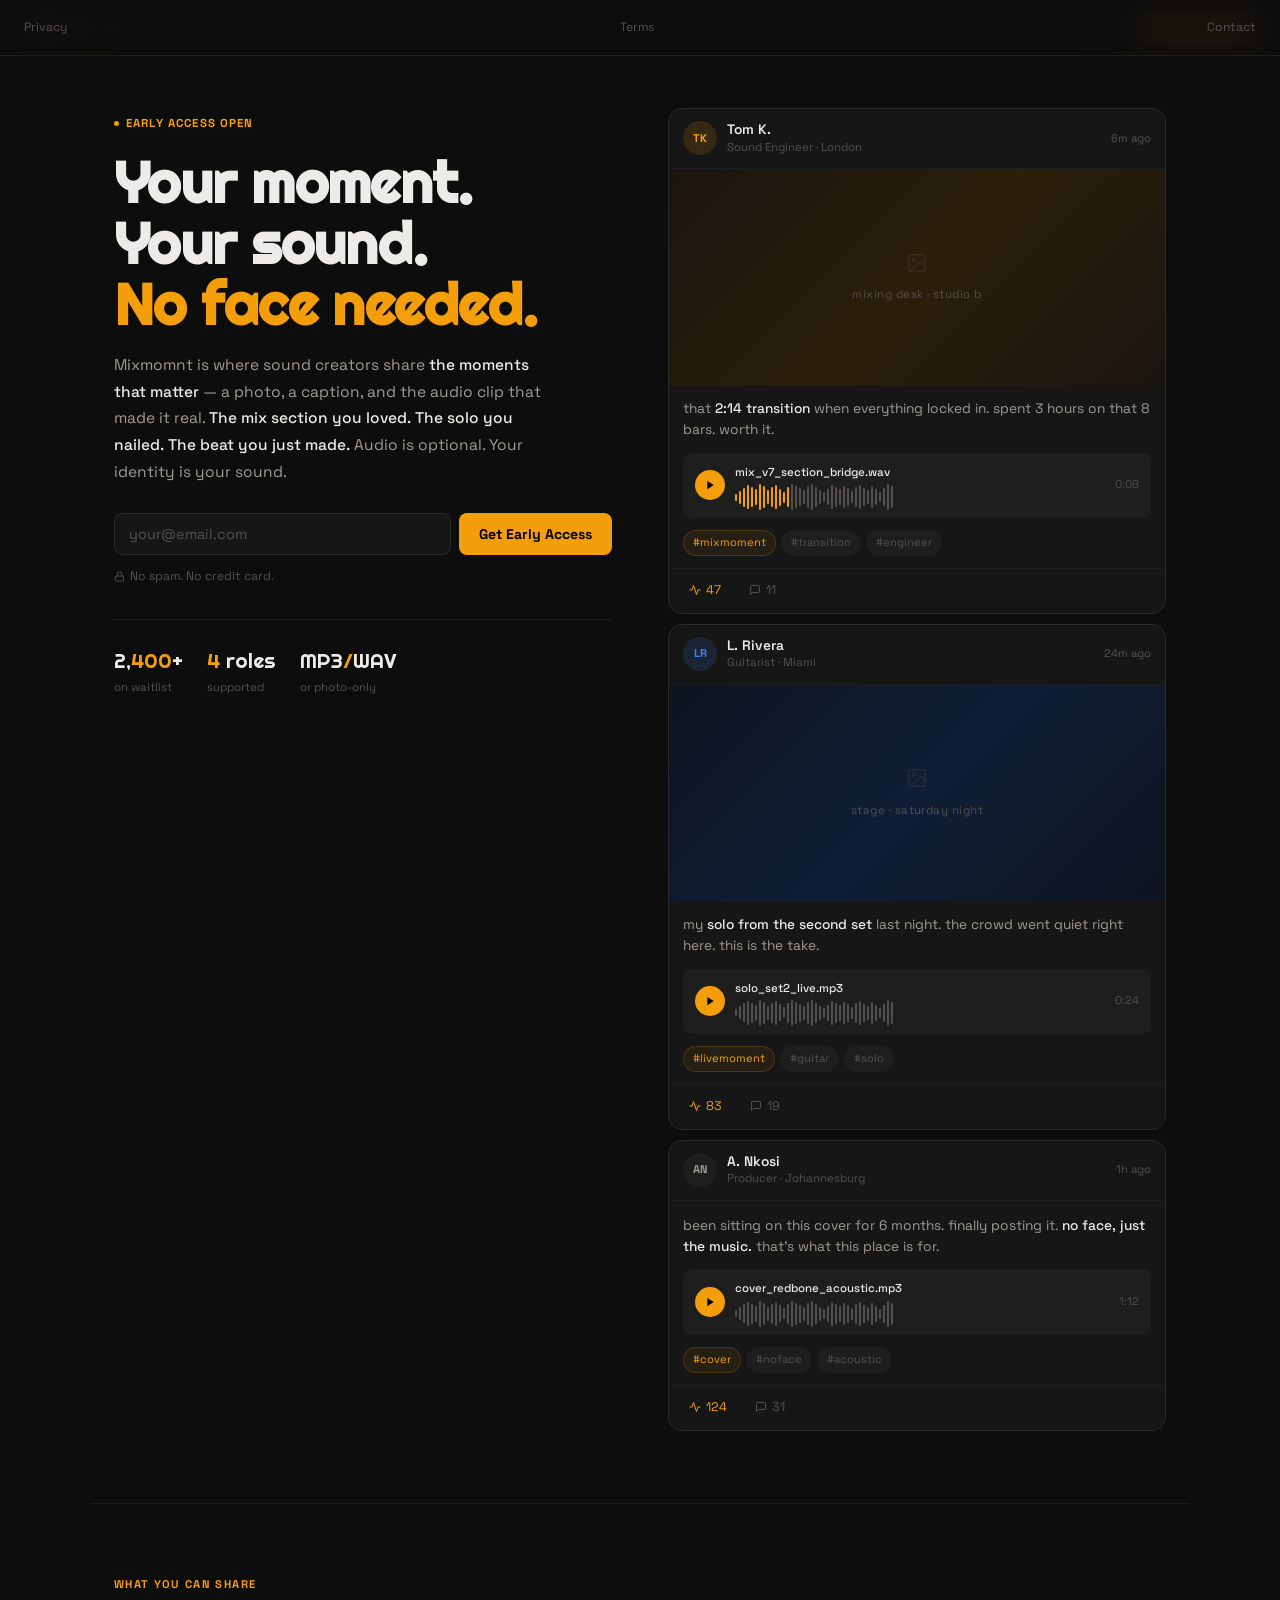
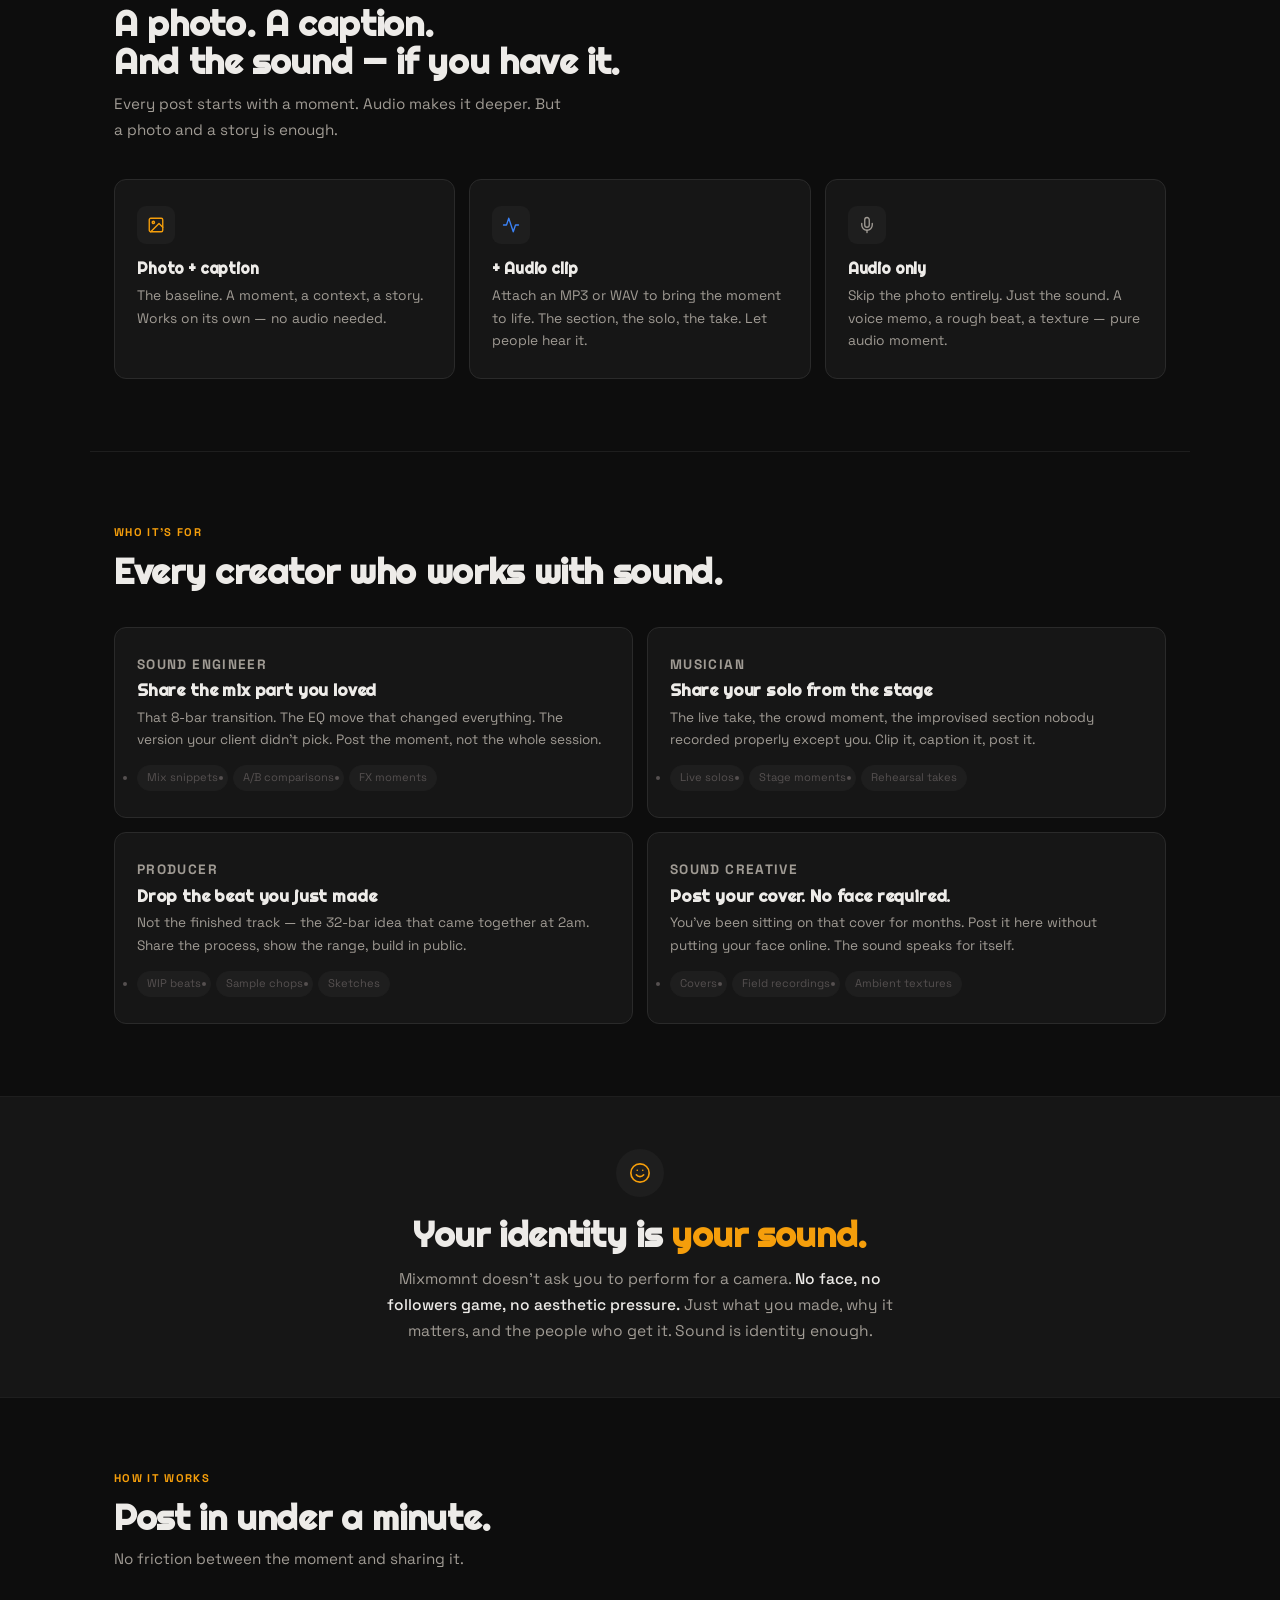
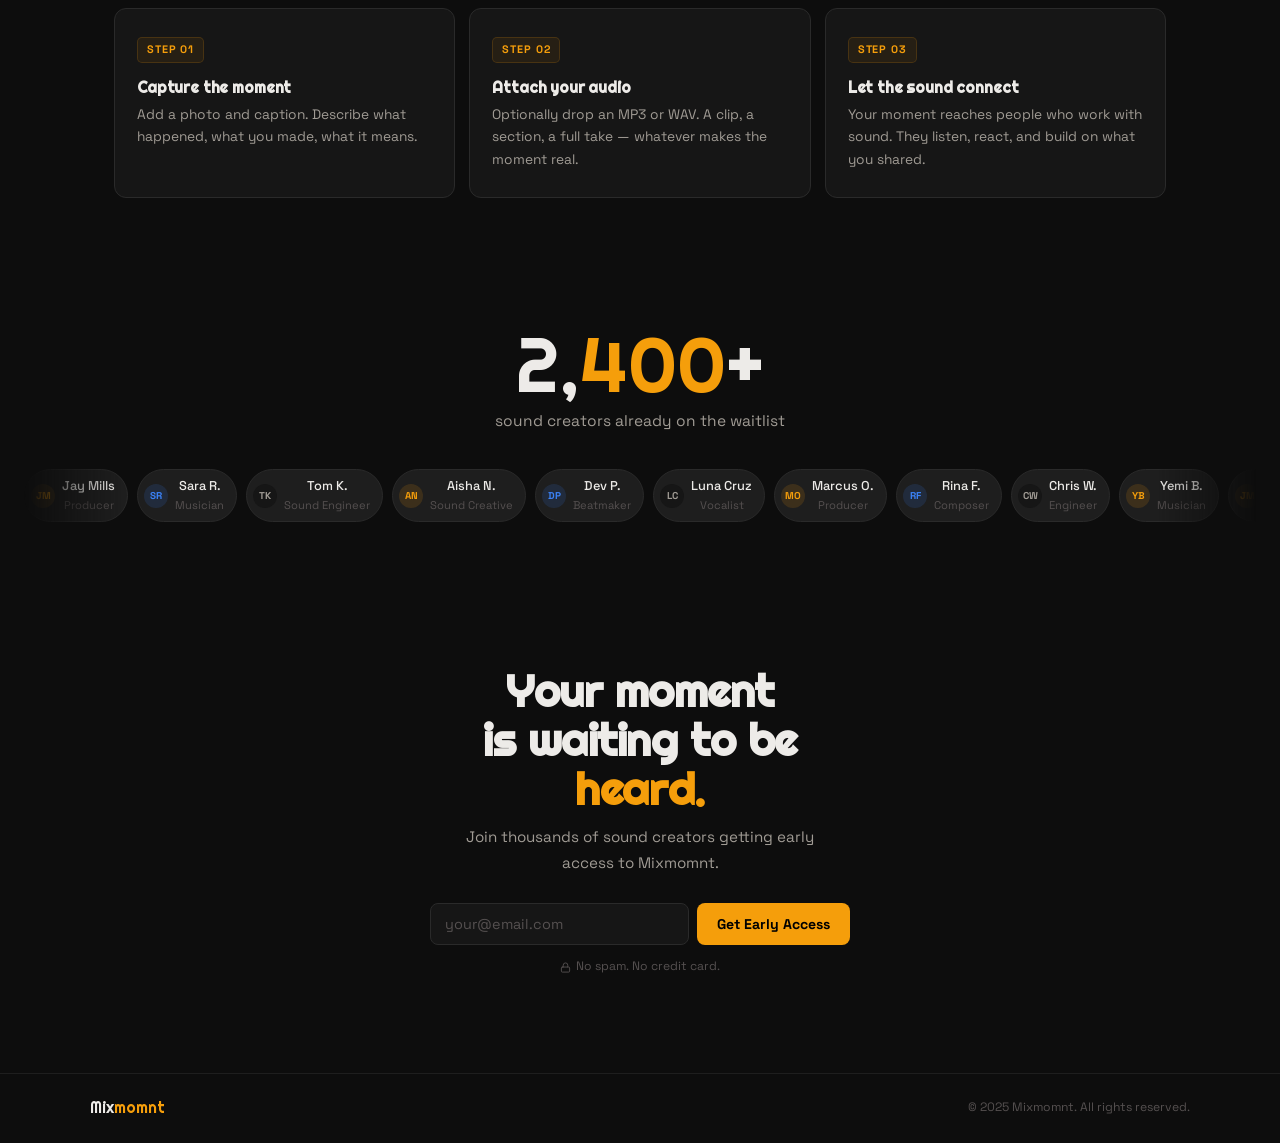
==== index.html @ 7ccbcb5f "feat: add Mixmomnt waitlist landing page Dark, app-ready design system for a social audio platform. " ====
<!DOCTYPE html>
<html lang="en">
<head>
  <meta charset="UTF-8" />
  <meta name="viewport" content="width=device-width, initial-scale=1.0" />
  <title>Mixmomnt — Share Your Sound Moments</title>
  <meta name="description" content="A social platform for musicians, producers, engineers and sound creatives to share audio moments — a photo, a caption, and the sound. No face required." />
  <link rel="preconnect" href="https://fonts.googleapis.com" />
  <link rel="preconnect" href="https://fonts.gstatic.com" crossorigin />
  <link href="https://fonts.googleapis.com/css2?family=Space+Grotesk:wght@300;400;500;600;700&family=Righteous&display=swap" rel="stylesheet" />
  <style>
    *, *::before, *::after { box-sizing: border-box; margin: 0; padding: 0; }

    :root {
      --bg:       #0d0d0d;
      --surface:  #161616;
      --elevated: #1e1e1e;
      --border:   #2a2a2a;
      --border-s: #1e1e1e;
      --amber:    #f59e0b;
      --amber-h:  #fbbf24;
      --blue:     #3b82f6;
      --text:     #edebe8;
      --text-2:   #a09b94;
      --text-3:   #555050;
    }

    html { scroll-behavior: smooth; }
    body {
      background: var(--bg);
      color: var(--text);
      font-family: 'Space Grotesk', sans-serif;
      font-size: 16px;
      line-height: 1.6;
      overflow-x: hidden;
      -webkit-font-smoothing: antialiased;
    }
    h1,h2,h3 { font-family: 'Righteous', sans-serif; line-height: 1.1; letter-spacing: -0.01em; }
    a { color: inherit; text-decoration: none; }
    .sr-only { position:absolute; width:1px; height:1px; overflow:hidden; clip:rect(0,0,0,0); white-space:nowrap; }
    .container { max-width: 1100px; margin: 0 auto; padding: 0 24px; }
    .divider { height: 1px; background: var(--border-s); max-width: 1100px; margin: 0 auto; }

    /* ── Navbar ── */
    nav {
      position: fixed; top: 0; left: 0; right: 0; z-index: 100;
      height: 56px; padding: 0 24px;
      display: flex; align-items: center; justify-content: space-between;
      background: rgba(13,13,13,0.94);
      backdrop-filter: blur(16px);
      border-bottom: 1px solid var(--border-s);
    }
    .nav-logo { font-family: 'Righteous', sans-serif; font-size: 1.2rem; letter-spacing: .03em; }
    .nav-logo em { color: var(--amber); font-style: normal; }
    .nav-right { display: flex; align-items: center; gap: 10px; }
    .btn-ghost {
      font-family: 'Space Grotesk', sans-serif; font-size: .85rem; font-weight: 500;
      color: var(--text-2); padding: 7px 14px; border-radius: 8px;
      border: none; background: transparent; cursor: pointer;
      transition: color 150ms, background 150ms;
    }
    .btn-ghost:hover { color: var(--text); background: var(--elevated); }
    .btn-primary {
      font-family: 'Space Grotesk', sans-serif; font-size: .85rem; font-weight: 700;
      color: #000; background: var(--amber); padding: 8px 18px;
      border-radius: 8px; border: none; cursor: pointer; transition: background 150ms;
    }
    .btn-primary:hover { background: var(--amber-h); }

    /* ── Hero ── */
    .hero-wrap {
      max-width: 1100px; margin: 0 auto;
      padding: 108px 24px 72px;
      display: grid; grid-template-columns: 1fr 1fr;
      gap: 56px; align-items: start;
    }
    @media (max-width: 780px) {
      .hero-wrap { grid-template-columns: 1fr; gap: 40px; padding: 88px 20px 56px; }
      .hero-right { order: -1; }
    }

    .hero-eyebrow {
      display: inline-flex; align-items: center; gap: 7px;
      font-size: .72rem; font-weight: 700; letter-spacing: .1em;
      text-transform: uppercase; color: var(--amber); margin-bottom: 18px;
    }
    .eyebrow-dot { width: 5px; height: 5px; border-radius: 50%; background: var(--amber); }

    .hero-title { font-size: clamp(2.2rem, 4.5vw, 3.6rem); line-height: 1.06; margin-bottom: 18px; }
    .hero-title em { color: var(--amber); font-style: normal; }

    .hero-body { font-size: .97rem; color: var(--text-2); line-height: 1.72; max-width: 430px; margin-bottom: 28px; }
    .hero-body strong { color: var(--text); font-weight: 500; }

    /* waitlist form */
    .form-row { display: flex; gap: 8px; margin-bottom: 12px; }
    .input-email {
      flex: 1; min-width: 0;
      background: var(--surface); border: 1px solid var(--border);
      border-radius: 8px; color: var(--text);
      font-family: 'Space Grotesk', sans-serif; font-size: .9rem;
      padding: 11px 14px; outline: none;
      transition: border-color 150ms, box-shadow 150ms;
    }
    .input-email::placeholder { color: var(--text-3); }
    .input-email:focus { border-color: var(--amber); box-shadow: 0 0 0 3px rgba(245,158,11,.1); }
    .btn-join {
      font-family: 'Space Grotesk', sans-serif; font-size: .88rem; font-weight: 700;
      color: #000; background: var(--amber); padding: 11px 20px;
      border-radius: 8px; border: none; cursor: pointer; white-space: nowrap;
      transition: background 150ms; flex-shrink: 0;
    }
    .btn-join:hover:not(:disabled) { background: var(--amber-h); }
    .btn-join:disabled { opacity: .6; cursor: not-allowed; }
    .form-hint { font-size: .76rem; color: var(--text-3); display: flex; align-items: center; gap: 5px; }
    .form-wrap.hide .form-row,
    .form-wrap.hide .form-hint { display: none; }
    .success-msg {
      display: none; align-items: center; gap: 10px;
      padding: 12px 16px; background: var(--surface);
      border: 1px solid var(--border); border-left: 3px solid var(--amber);
      border-radius: 8px; font-size: .88rem;
      animation: fadeup 300ms ease;
    }
    .success-msg.show { display: flex; }
    @keyframes fadeup { from { opacity:0; transform:translateY(5px); } to { opacity:1; transform:translateY(0); } }

    .hero-stats {
      display: flex; gap: 24px; margin-top: 32px;
      padding-top: 24px; border-top: 1px solid var(--border-s);
    }
    .stat-n { font-family: 'Righteous', sans-serif; font-size: 1.3rem; }
    .stat-n em { color: var(--amber); font-style: normal; }
    .stat-l { font-size: .72rem; color: var(--text-3); margin-top: 1px; }

    /* ── App post cards (hero right) ── */
    .post-stack { display: flex; flex-direction: column; gap: 10px; }

    .post-card {
      background: var(--surface); border: 1px solid var(--border); border-radius: 14px; overflow: hidden;
    }
    .post-header {
      display: flex; align-items: center; gap: 10px;
      padding: 12px 14px; border-bottom: 1px solid var(--border-s);
    }
    .avi {
      width: 34px; height: 34px; border-radius: 50%;
      display: flex; align-items: center; justify-content: center;
      font-size: .7rem; font-weight: 700; flex-shrink: 0;
    }
    .avi-am { background: rgba(245,158,11,.14); color: var(--amber); }
    .avi-bl { background: rgba(59,130,246,.14); color: var(--blue); }
    .avi-wh { background: var(--elevated); color: var(--text-2); }
    .post-user { flex: 1; min-width: 0; }
    .post-name { font-size: .86rem; font-weight: 600; line-height: 1.2; }
    .post-role { font-size: .72rem; color: var(--text-3); }
    .post-time { font-size: .7rem; color: var(--text-3); flex-shrink: 0; }

    /* photo placeholder */
    .post-photo {
      width: 100%; aspect-ratio: 16/7; object-fit: cover;
      display: flex; align-items: center; justify-content: center;
      font-size: .72rem; color: var(--text-3); letter-spacing: .06em;
    }
    .post-photo-bg1 { background: linear-gradient(135deg, #1a1510 0%, #2a1f0a 50%, #1a1510 100%); }
    .post-photo-bg2 { background: linear-gradient(135deg, #0e1420 0%, #0f1e35 50%, #0e1420 100%); }
    .post-photo-bg3 { background: linear-gradient(135deg, #111118 0%, #1a1a2a 50%, #111118 100%); }
    .post-photo-label {
      text-align: center; line-height: 1.6;
      font-size: .72rem; color: var(--text-3); letter-spacing: .04em;
    }
    .post-photo-icon { margin-bottom: 6px; opacity: .3; }

    .post-body { padding: 12px 14px 0; }
    .post-caption { font-size: .86rem; color: var(--text-2); line-height: 1.55; margin-bottom: 12px; }
    .post-caption strong { color: var(--text); font-weight: 500; }

    /* mini player */
    .mini-player {
      display: flex; align-items: center; gap: 10px;
      background: var(--elevated); border-radius: 8px; padding: 10px 12px; margin-bottom: 12px;
    }
    .play-btn {
      width: 30px; height: 30px; border-radius: 50%;
      background: var(--amber); display: flex; align-items: center; justify-content: center;
      border: none; cursor: pointer; flex-shrink: 0; transition: background 150ms;
    }
    .play-btn:hover { background: var(--amber-h); }
    .player-info { flex: 1; min-width: 0; }
    .player-file { font-size: .72rem; color: var(--text); font-weight: 500; margin-bottom: 5px; white-space: nowrap; overflow: hidden; text-overflow: ellipsis; }
    .mini-wf { display: flex; align-items: center; gap: 2px; height: 22px; }
    .mwf-bar { width: 2px; border-radius: 2px; background: var(--text-3); }
    .mwf-bar.p { background: var(--amber); }
    .player-dur { font-size: .7rem; color: var(--text-3); flex-shrink: 0; }

    /* no-audio variant label */
    .audio-optional {
      display: inline-flex; align-items: center; gap: 5px;
      font-size: .7rem; color: var(--text-3); padding: 0 14px 10px;
    }

    .post-tags { display: flex; gap: 5px; flex-wrap: wrap; padding: 0 14px 12px; }
    .ptag {
      font-size: .7rem; padding: 3px 9px; border-radius: 100px;
      background: var(--elevated); color: var(--text-3); border: 1px solid var(--border-s);
    }
    .ptag-am { background: rgba(245,158,11,.07); color: var(--amber); border-color: rgba(245,158,11,.18); }

    .post-actions {
      display: flex; gap: 16px; align-items: center;
      padding: 10px 14px 12px; border-top: 1px solid var(--border-s);
    }
    .pact {
      display: flex; align-items: center; gap: 5px;
      font-size: .78rem; color: var(--text-3);
      border: none; background: none; cursor: pointer;
      font-family: 'Space Grotesk', sans-serif;
      padding: 3px 6px; border-radius: 6px;
      transition: color 150ms, background 150ms;
    }
    .pact:hover { color: var(--text-2); background: var(--elevated); }
    .pact.on { color: var(--amber); }

    /* ── Sections ── */
    section.sec { padding: 72px 0; }
    .sec-eye { font-size: .7rem; font-weight: 700; letter-spacing: .12em; text-transform: uppercase; color: var(--amber); display: block; margin-bottom: 10px; }
    .sec-title { font-size: clamp(1.5rem, 3vw, 2.2rem); margin-bottom: 10px; }
    .sec-body { font-size: .95rem; color: var(--text-2); max-width: 450px; line-height: 1.7; margin-bottom: 36px; }

    /* 3-col grid */
    .grid3 { display: grid; grid-template-columns: repeat(3,1fr); gap: 14px; }
    @media (max-width: 768px) { .grid3 { grid-template-columns: 1fr; } }

    .feat-card {
      background: var(--surface); border: 1px solid var(--border);
      border-radius: 12px; padding: 26px 22px; cursor: default;
      transition: border-color 200ms;
    }
    .feat-card:hover { border-color: #363636; }
    .feat-icon { width: 38px; height: 38px; border-radius: 9px; background: var(--elevated); display: flex; align-items: center; justify-content: center; margin-bottom: 16px; }
    .feat-card h3 { font-size: .97rem; margin-bottom: 7px; }
    .feat-card p { font-size: .86rem; color: var(--text-2); line-height: 1.65; }

    /* 2-col grid */
    .grid2 { display: grid; grid-template-columns: repeat(2,1fr); gap: 14px; }
    @media (max-width: 640px) { .grid2 { grid-template-columns: 1fr; } }

    .who-card {
      background: var(--surface); border: 1px solid var(--border);
      border-radius: 12px; padding: 26px 22px; cursor: default;
      transition: border-color 200ms;
    }
    .who-card:hover { border-color: #363636; }
    .who-role-lbl { font-size: .68rem; font-weight: 700; letter-spacing: .1em; text-transform: uppercase; color: var(--amber); margin-bottom: 5px; }
    .who-card h3 { font-size: 1.05rem; margin-bottom: 7px; }
    .who-card p { font-size: .85rem; color: var(--text-2); line-height: 1.65; }
    .tags-row { display: flex; flex-wrap: wrap; gap: 5px; margin-top: 14px; }
    .tg { font-size: .7rem; padding: 3px 9px; border-radius: 100px; background: var(--elevated); color: var(--text-3); border: 1px solid var(--border-s); }

    /* steps */
    .steps3 { display: grid; grid-template-columns: repeat(3,1fr); gap: 14px; }
    @media (max-width: 768px) { .steps3 { grid-template-columns: 1fr; } }
    .step-card {
      background: var(--surface); border: 1px solid var(--border);
      border-radius: 12px; padding: 26px 22px;
    }
    .step-pill {
      display: inline-block; font-size: .68rem; font-weight: 700;
      letter-spacing: .08em; text-transform: uppercase;
      color: var(--amber); background: rgba(245,158,11,.07);
      border: 1px solid rgba(245,158,11,.16); border-radius: 5px;
      padding: 3px 9px; margin-bottom: 16px;
    }
    .step-card h3 { font-size: .97rem; margin-bottom: 7px; }
    .step-card p { font-size: .86rem; color: var(--text-2); line-height: 1.65; }

    /* ── Differentiator banner ── */
    .diff-banner {
      background: var(--surface);
      border-top: 1px solid var(--border-s);
      border-bottom: 1px solid var(--border-s);
      padding: 52px 24px;
    }
    .diff-inner { max-width: 700px; margin: 0 auto; text-align: center; }
    .diff-icon { margin: 0 auto 18px; width: 48px; height: 48px; border-radius: 50%; background: var(--elevated); display: flex; align-items: center; justify-content: center; }
    .diff-title { font-size: clamp(1.5rem, 3vw, 2.2rem); margin-bottom: 12px; }
    .diff-title em { color: var(--amber); font-style: normal; }
    .diff-body { font-size: .97rem; color: var(--text-2); line-height: 1.7; max-width: 520px; margin: 0 auto; }
    .diff-body strong { color: var(--text); font-weight: 500; }

    /* ── Proof ── */
    .proof-section { padding: 56px 24px; text-align: center; }
    .proof-num { font-family: 'Righteous', sans-serif; font-size: clamp(2.8rem, 6vw, 5rem); line-height: 1; margin-bottom: 6px; }
    .proof-num em { color: var(--amber); font-style: normal; }
    .proof-lbl { font-size: .97rem; color: var(--text-2); margin-bottom: 36px; }

    .ticker-wrap { overflow: hidden; mask-image: linear-gradient(90deg, transparent, black 8%, black 92%, transparent); }
    .ticker-track { display: flex; gap: 9px; width: max-content; animation: tick 30s linear infinite; }
    @keyframes tick { from { transform:translateX(0); } to { transform:translateX(-50%); } }
    @media (prefers-reduced-motion: reduce) { .ticker-track { animation:none; } }
    .tick-pill {
      display: flex; align-items: center; gap: 7px;
      background: var(--elevated); border: 1px solid var(--border);
      border-radius: 100px; padding: 6px 12px 6px 6px; white-space: nowrap; flex-shrink: 0;
    }
    .tick-av { width: 24px; height: 24px; border-radius: 50%; display: flex; align-items: center; justify-content: center; font-size: .62rem; font-weight: 700; }
    .ta-am { background: rgba(245,158,11,.14); color: var(--amber); }
    .ta-bl { background: rgba(59,130,246,.14); color: var(--blue); }
    .ta-wh { background: var(--surface); color: var(--text-2); }
    .tick-name { font-size: .8rem; font-weight: 500; }
    .tick-role { font-size: .7rem; color: var(--text-3); }

    /* ── CTA ── */
    .cta-sec { padding: 88px 24px 96px; text-align: center; }
    .cta-title { font-size: clamp(1.7rem, 3.5vw, 2.8rem); margin-bottom: 10px; }
    .cta-title em { color: var(--amber); font-style: normal; }
    .cta-body { font-size: .95rem; color: var(--text-2); max-width: 380px; margin: 0 auto 28px; line-height: 1.7; }
    .cta-form-wrap { max-width: 420px; margin: 0 auto; }

    /* ── Footer ── */
    footer { border-top: 1px solid var(--border-s); padding: 22px 24px; }
    .ft { max-width: 1100px; margin: 0 auto; display: flex; align-items: center; justify-content: space-between; flex-wrap: wrap; gap: 12px; }
    .ft-logo { font-family: 'Righteous', sans-serif; font-size: .97rem; }
    .ft-logo em { color: var(--amber); font-style: normal; }
    .ft-copy { font-size: .76rem; color: var(--text-3); }
    .ft-links { display: flex; gap: 18px; }
    .ft-links a { font-size: .76rem; color: var(--text-3); transition: color 150ms; }
    .ft-links a:hover { color: var(--text-2); }

    /* ── Reveal ── */
    .rev { opacity:0; transform:translateY(14px); transition: opacity 480ms ease, transform 480ms ease; }
    .rev.in { opacity:1; transform:translateY(0); }
    .rd1 { transition-delay: 70ms; }
    .rd2 { transition-delay: 140ms; }
    .rd3 { transition-delay: 210ms; }

    @media (max-width: 480px) { .btn-ghost { display:none; } .form-row { flex-direction:column; } .btn-join { width:100%; } }
  </style>
</head>
<body>

<nav role="navigation" aria-label="Main navigation">
  <a href="#" class="nav-logo">Mix<em>momnt</em></a>
  <div class="nav-right">
    <button class="btn-ghost" onclick="focusEmail()">Sign in</button>
    <button class="btn-primary" onclick="focusEmail()">Join Waitlist</button>
  </div>
</nav>

<!-- ── Hero ── -->
<div class="hero-wrap">
  <div class="hero-left">
    <div class="hero-eyebrow"><span class="eyebrow-dot" aria-hidden="true"></span>Early access open</div>
    <h1 class="hero-title">Your moment.<br/>Your sound.<br/><em>No face needed.</em></h1>
    <p class="hero-body">
      Mixmomnt is where sound creators share <strong>the moments that matter</strong> —
      a photo, a caption, and the audio clip that made it real.
      <strong>The mix section you loved. The solo you nailed. The beat you just made.</strong>
      Audio is optional. Your identity is your sound.
    </p>

    <div class="form-wrap" id="heroWrap">
      <div class="form-row">
        <label for="hero-email" class="sr-only">Email address</label>
        <input class="input-email" id="hero-email" type="email" placeholder="your@email.com" required autocomplete="email" />
        <button class="btn-join" id="heroBtn" onclick="handleSubmit('hero')">Get Early Access</button>
      </div>
      <p class="form-hint">
        <svg width="11" height="11" viewBox="0 0 24 24" fill="none" stroke="currentColor" stroke-width="2" stroke-linecap="round" stroke-linejoin="round" aria-hidden="true"><rect x="3" y="11" width="18" height="11" rx="2"/><path d="M7 11V7a5 5 0 0110 0v4"/></svg>
        No spam. No credit card.
      </p>
    </div>
    <div class="success-msg" id="heroSuccess" role="alert" aria-live="polite">
      <svg width="16" height="16" viewBox="0 0 24 24" fill="none" stroke="#f59e0b" stroke-width="2.5" stroke-linecap="round" stroke-linejoin="round" aria-hidden="true"><polyline points="20 6 9 17 4 12"/></svg>
      <div><strong>You're on the list.</strong><br/><span style="font-size:.82rem;color:var(--text-2)">We'll reach out when Mixmomnt drops.</span></div>
    </div>

    <div class="hero-stats">
      <div><div class="stat-n">2,<em>400</em>+</div><div class="stat-l">on waitlist</div></div>
      <div><div class="stat-n"><em>4</em> roles</div><div class="stat-l">supported</div></div>
      <div><div class="stat-n">MP3<em>/</em>WAV</div><div class="stat-l">or photo-only</div></div>
    </div>
  </div>

  <!-- App preview: 3 different post types -->
  <div class="hero-right" aria-label="App UI preview" role="img">
    <div class="post-stack">

      <!-- Post 1: Engineer sharing mix moment — photo + audio -->
      <div class="post-card">
        <div class="post-header">
          <div class="avi avi-am" aria-hidden="true">TK</div>
          <div class="post-user">
            <div class="post-name">Tom K.</div>
            <div class="post-role">Sound Engineer · London</div>
          </div>
          <span class="post-time">6m ago</span>
        </div>
        <div class="post-photo post-photo-bg1">
          <div class="post-photo-label">
            <div class="post-photo-icon" aria-hidden="true">
              <svg width="22" height="22" viewBox="0 0 24 24" fill="none" stroke="currentColor" stroke-width="1.5" stroke-linecap="round" stroke-linejoin="round"><rect x="3" y="3" width="18" height="18" rx="2"/><circle cx="8.5" cy="8.5" r="1.5"/><polyline points="21 15 16 10 5 21"/></svg>
            </div>
            mixing desk · studio b
          </div>
        </div>
        <div class="post-body">
          <p class="post-caption">that <strong>2:14 transition</strong> when everything locked in. spent 3 hours on that 8 bars. worth it.</p>
          <div class="mini-player">
            <button class="play-btn" aria-label="Play clip" onclick="togglePlay(this)">
              <svg width="11" height="12" viewBox="0 0 24 24" fill="#000" aria-hidden="true"><polygon points="5 3 19 12 5 21 5 3"/></svg>
            </button>
            <div class="player-info">
              <div class="player-file">mix_v7_section_bridge.wav</div>
              <div class="mini-wf" id="wf1"></div>
            </div>
            <span class="player-dur">0:08</span>
          </div>
        </div>
        <div class="post-tags">
          <span class="ptag ptag-am">#mixmoment</span>
          <span class="ptag">#transition</span>
          <span class="ptag">#engineer</span>
        </div>
        <div class="post-actions">
          <button class="pact on" aria-label="47 plays">
            <svg width="12" height="12" viewBox="0 0 24 24" fill="none" stroke="currentColor" stroke-width="2" stroke-linecap="round" stroke-linejoin="round" aria-hidden="true"><path d="M22 12h-4l-3 9L9 3l-3 9H2"/></svg> 47
          </button>
          <button class="pact" aria-label="11 comments">
            <svg width="12" height="12" viewBox="0 0 24 24" fill="none" stroke="currentColor" stroke-width="2" stroke-linecap="round" stroke-linejoin="round" aria-hidden="true"><path d="M21 15a2 2 0 0 1-2 2H7l-4 4V5a2 2 0 0 1 2-2h14a2 2 0 0 1 2 2z"/></svg> 11
          </button>
        </div>
      </div>

      <!-- Post 2: Musician — stage photo, solo audio -->
      <div class="post-card">
        <div class="post-header">
          <div class="avi avi-bl" aria-hidden="true">LR</div>
          <div class="post-user">
            <div class="post-name">L. Rivera</div>
            <div class="post-role">Guitarist · Miami</div>
          </div>
          <span class="post-time">24m ago</span>
        </div>
        <div class="post-photo post-photo-bg2">
          <div class="post-photo-label">
            <div class="post-photo-icon" aria-hidden="true">
              <svg width="22" height="22" viewBox="0 0 24 24" fill="none" stroke="currentColor" stroke-width="1.5" stroke-linecap="round" stroke-linejoin="round"><rect x="3" y="3" width="18" height="18" rx="2"/><circle cx="8.5" cy="8.5" r="1.5"/><polyline points="21 15 16 10 5 21"/></svg>
            </div>
            stage · saturday night
          </div>
        </div>
        <div class="post-body">
          <p class="post-caption">my <strong>solo from the second set</strong> last night. the crowd went quiet right here. this is the take.</p>
          <div class="mini-player">
            <button class="play-btn" aria-label="Play solo" onclick="togglePlay(this)">
              <svg width="11" height="12" viewBox="0 0 24 24" fill="#000" aria-hidden="true"><polygon points="5 3 19 12 5 21 5 3"/></svg>
            </button>
            <div class="player-info">
              <div class="player-file">solo_set2_live.mp3</div>
              <div class="mini-wf" id="wf2"></div>
            </div>
            <span class="player-dur">0:24</span>
          </div>
        </div>
        <div class="post-tags">
          <span class="ptag ptag-am">#livemoment</span>
          <span class="ptag">#guitar</span>
          <span class="ptag">#solo</span>
        </div>
        <div class="post-actions">
          <button class="pact on" aria-label="83 plays">
            <svg width="12" height="12" viewBox="0 0 24 24" fill="none" stroke="currentColor" stroke-width="2" stroke-linecap="round" stroke-linejoin="round" aria-hidden="true"><path d="M22 12h-4l-3 9L9 3l-3 9H2"/></svg> 83
          </button>
          <button class="pact" aria-label="19 comments">
            <svg width="12" height="12" viewBox="0 0 24 24" fill="none" stroke="currentColor" stroke-width="2" stroke-linecap="round" stroke-linejoin="round" aria-hidden="true"><path d="M21 15a2 2 0 0 1-2 2H7l-4 4V5a2 2 0 0 1 2-2h14a2 2 0 0 1 2 2z"/></svg> 19
          </button>
        </div>
      </div>

      <!-- Post 3: Producer — photo only, no audio, cover -->
      <div class="post-card">
        <div class="post-header">
          <div class="avi avi-wh" aria-hidden="true">AN</div>
          <div class="post-user">
            <div class="post-name">A. Nkosi</div>
            <div class="post-role">Producer · Johannesburg</div>
          </div>
          <span class="post-time">1h ago</span>
        </div>
        <div class="post-body" style="padding-top:14px;">
          <p class="post-caption">been sitting on this cover for 6 months. finally posting it. <strong>no face, just the music.</strong> that's what this place is for.</p>
          <div class="mini-player">
            <button class="play-btn" aria-label="Play cover" onclick="togglePlay(this)">
              <svg width="11" height="12" viewBox="0 0 24 24" fill="#000" aria-hidden="true"><polygon points="5 3 19 12 5 21 5 3"/></svg>
            </button>
            <div class="player-info">
              <div class="player-file">cover_redbone_acoustic.mp3</div>
              <div class="mini-wf" id="wf3"></div>
            </div>
            <span class="player-dur">1:12</span>
          </div>
        </div>
        <div class="post-tags">
          <span class="ptag ptag-am">#cover</span>
          <span class="ptag">#noface</span>
          <span class="ptag">#acoustic</span>
        </div>
        <div class="post-actions">
          <button class="pact on" aria-label="124 plays">
            <svg width="12" height="12" viewBox="0 0 24 24" fill="none" stroke="currentColor" stroke-width="2" stroke-linecap="round" stroke-linejoin="round" aria-hidden="true"><path d="M22 12h-4l-3 9L9 3l-3 9H2"/></svg> 124
          </button>
          <button class="pact" aria-label="31 comments">
            <svg width="12" height="12" viewBox="0 0 24 24" fill="none" stroke="currentColor" stroke-width="2" stroke-linecap="round" stroke-linejoin="round" aria-hidden="true"><path d="M21 15a2 2 0 0 1-2 2H7l-4 4V5a2 2 0 0 1 2-2h14a2 2 0 0 1 2 2z"/></svg> 31
          </button>
        </div>
      </div>

    </div>
  </div>
</div>

<div class="divider"></div>

<!-- ── What You Can Share ── -->
<section class="sec" aria-label="What you can share">
  <div class="container">
    <div class="rev" style="margin-bottom:36px;">
      <span class="sec-eye">What You Can Share</span>
      <h2 class="sec-title">A photo. A caption.<br/>And the sound — if you have it.</h2>
      <p class="sec-body">Every post starts with a moment. Audio makes it deeper. But a photo and a story is enough.</p>
    </div>
    <div class="grid3">
      <div class="feat-card rev rd1">
        <div class="feat-icon" aria-hidden="true">
          <svg width="18" height="18" viewBox="0 0 24 24" fill="none" stroke="#f59e0b" stroke-width="1.8" stroke-linecap="round" stroke-linejoin="round"><rect x="3" y="3" width="18" height="18" rx="2"/><circle cx="8.5" cy="8.5" r="1.5"/><polyline points="21 15 16 10 5 21"/></svg>
        </div>
        <h3>Photo + caption</h3>
        <p>The baseline. A moment, a context, a story. Works on its own — no audio needed.</p>
      </div>
      <div class="feat-card rev rd2">
        <div class="feat-icon" aria-hidden="true">
          <svg width="18" height="18" viewBox="0 0 24 24" fill="none" stroke="#3b82f6" stroke-width="1.8" stroke-linecap="round" stroke-linejoin="round"><path d="M22 12h-4l-3 9L9 3l-3 9H2"/></svg>
        </div>
        <h3>+ Audio clip</h3>
        <p>Attach an MP3 or WAV to bring the moment to life. The section, the solo, the take. Let people hear it.</p>
      </div>
      <div class="feat-card rev rd3">
        <div class="feat-icon" aria-hidden="true">
          <svg width="18" height="18" viewBox="0 0 24 24" fill="none" stroke="#a09b94" stroke-width="1.8" stroke-linecap="round" stroke-linejoin="round"><path d="M12 2a3 3 0 0 0-3 3v7a3 3 0 0 0 6 0V5a3 3 0 0 0-3-3z"/><path d="M19 10v2a7 7 0 0 1-14 0v-2"/><line x1="12" y1="19" x2="12" y2="22"/></svg>
        </div>
        <h3>Audio only</h3>
        <p>Skip the photo entirely. Just the sound. A voice memo, a rough beat, a texture — pure audio moment.</p>
      </div>
    </div>
  </div>
</section>

<div class="divider"></div>

<!-- ── Who It's For ── -->
<section class="sec" aria-label="Who it's for">
  <div class="container">
    <div class="rev" style="margin-bottom:36px;">
      <span class="sec-eye">Who It's For</span>
      <h2 class="sec-title">Every creator who works with sound.</h2>
    </div>
    <div class="grid2">
      <div class="who-card rev rd1">
        <p class="who-role-lbl">Sound Engineer</p>
        <h3>Share the mix part you loved</h3>
        <p>That 8-bar transition. The EQ move that changed everything. The version your client didn't pick. Post the moment, not the whole session.</p>
        <ul class="tags-row" aria-label="Examples">
          <li class="tg">Mix snippets</li><li class="tg">A/B comparisons</li><li class="tg">FX moments</li>
        </ul>
      </div>
      <div class="who-card rev rd2">
        <p class="who-role-lbl">Musician</p>
        <h3>Share your solo from the stage</h3>
        <p>The live take, the crowd moment, the improvised section nobody recorded properly except you. Clip it, caption it, post it.</p>
        <ul class="tags-row" aria-label="Examples">
          <li class="tg">Live solos</li><li class="tg">Stage moments</li><li class="tg">Rehearsal takes</li>
        </ul>
      </div>
      <div class="who-card rev rd1">
        <p class="who-role-lbl">Producer</p>
        <h3>Drop the beat you just made</h3>
        <p>Not the finished track — the 32-bar idea that came together at 2am. Share the process, show the range, build in public.</p>
        <ul class="tags-row" aria-label="Examples">
          <li class="tg">WIP beats</li><li class="tg">Sample chops</li><li class="tg">Sketches</li>
        </ul>
      </div>
      <div class="who-card rev rd2">
        <p class="who-role-lbl">Sound Creative</p>
        <h3>Post your cover. No face required.</h3>
        <p>You've been sitting on that cover for months. Post it here without putting your face online. The sound speaks for itself.</p>
        <ul class="tags-row" aria-label="Examples">
          <li class="tg">Covers</li><li class="tg">Field recordings</li><li class="tg">Ambient textures</li>
        </ul>
      </div>
    </div>
  </div>
</section>

<!-- ── No Face Banner ── -->
<div class="diff-banner" role="region" aria-label="No face needed">
  <div class="diff-inner rev">
    <div class="diff-icon" aria-hidden="true">
      <svg width="22" height="22" viewBox="0 0 24 24" fill="none" stroke="#f59e0b" stroke-width="1.8" stroke-linecap="round" stroke-linejoin="round"><circle cx="12" cy="12" r="10"/><path d="M8 14s1.5 2 4 2 4-2 4-2"/><line x1="9" y1="9" x2="9.01" y2="9"/><line x1="15" y1="9" x2="15.01" y2="9"/></svg>
    </div>
    <h2 class="diff-title">Your identity is <em>your sound.</em></h2>
    <p class="diff-body">
      Mixmomnt doesn't ask you to perform for a camera.
      <strong>No face, no followers game, no aesthetic pressure.</strong>
      Just what you made, why it matters, and the people who get it.
      Sound is identity enough.
    </p>
  </div>
</div>

<!-- ── How It Works ── -->
<section class="sec" aria-label="How it works">
  <div class="container">
    <div class="rev" style="margin-bottom:36px;">
      <span class="sec-eye">How It Works</span>
      <h2 class="sec-title">Post in under a minute.</h2>
      <p class="sec-body">No friction between the moment and sharing it.</p>
    </div>
    <div class="steps3">
      <div class="step-card rev rd1">
        <span class="step-pill">Step 01</span>
        <h3>Capture the moment</h3>
        <p>Add a photo and caption. Describe what happened, what you made, what it means.</p>
      </div>
      <div class="step-card rev rd2">
        <span class="step-pill">Step 02</span>
        <h3>Attach your audio</h3>
        <p>Optionally drop an MP3 or WAV. A clip, a section, a full take — whatever makes the moment real.</p>
      </div>
      <div class="step-card rev rd3">
        <span class="step-pill">Step 03</span>
        <h3>Let the sound connect</h3>
        <p>Your moment reaches people who work with sound. They listen, react, and build on what you shared.</p>
      </div>
    </div>
  </div>
</section>

<!-- ── Proof ── -->
<div class="proof-section" role="region" aria-label="Waitlist count">
  <p class="proof-num">2,<em>400</em>+</p>
  <p class="proof-lbl">sound creators already on the waitlist</p>
  <div class="ticker-wrap" aria-hidden="true">
    <div class="ticker-track" id="ticker"></div>
  </div>
</div>

<!-- ── Final CTA ── -->
<div class="cta-sec" role="region" aria-label="Join waitlist">
  <div class="cta-form-wrap rev">
    <h2 class="cta-title">Your moment<br/>is waiting to be <em>heard.</em></h2>
    <p class="cta-body">Join thousands of sound creators getting early access to Mixmomnt.</p>

    <div class="form-wrap" id="ctaWrap">
      <div class="form-row">
        <label for="cta-email" class="sr-only">Email address</label>
        <input class="input-email" id="cta-email" type="email" placeholder="your@email.com" required autocomplete="email" />
        <button class="btn-join" id="ctaBtn" onclick="handleSubmit('cta')">Get Early Access</button>
      </div>
      <p class="form-hint" style="justify-content:center;">
        <svg width="11" height="11" viewBox="0 0 24 24" fill="none" stroke="currentColor" stroke-width="2" stroke-linecap="round" stroke-linejoin="round" aria-hidden="true"><rect x="3" y="11" width="18" height="11" rx="2"/><path d="M7 11V7a5 5 0 0110 0v4"/></svg>
        No spam. No credit card.
      </p>
    </div>
    <div class="success-msg" id="ctaSuccess" role="alert" aria-live="polite" style="max-width:300px;margin:0 auto;text-align:left;">
      <svg width="16" height="16" viewBox="0 0 24 24" fill="none" stroke="#f59e0b" stroke-width="2.5" stroke-linecap="round" stroke-linejoin="round" aria-hidden="true"><polyline points="20 6 9 17 4 12"/></svg>
      <div><strong>You're on the list.</strong><br/><span style="font-size:.82rem;color:var(--text-2)">We'll reach out when Mixmomnt drops.</span></div>
    </div>
  </div>
</div>

<footer>
  <div class="ft">
    <span class="ft-logo">Mix<em>momnt</em></span>
    <p class="ft-copy">© 2025 Mixmomnt. All rights reserved.</p>
    <nav class="ft-links" aria-label="Footer links">
      <a href="#">Privacy</a>
      <a href="#">Terms</a>
      <a href="mailto:hello@mixmomnt.com">Contact</a>
    </nav>
  </div>
</footer>

<script>
  /* mini waveforms */
  function buildWf(id, playedPct) {
    const el = document.getElementById(id);
    if (!el) return;
    const hs = [7,13,19,24,20,16,26,22,14,20,24,17,11,20,26,22,18,14,22,26,20,14,10,16,24,20,16,22,18,12,20,24,18,14,22,16,10,18,26,22];
    const played = Math.floor(hs.length * playedPct);
    const f = document.createDocumentFragment();
    hs.forEach((h,i) => {
      const b = document.createElement('div');
      b.className = 'mwf-bar' + (i < played ? ' p' : '');
      b.style.height = h + 'px';
      f.appendChild(b);
    });
    el.appendChild(f);
  }
  buildWf('wf1', 0.35);
  buildWf('wf2', 0);
  buildWf('wf3', 0);

  /* toggle play button */
  function togglePlay(btn) {
    const svg = btn.querySelector('svg');
    const playing = btn.dataset.p === '1';
    svg.innerHTML = playing
      ? '<polygon points="5 3 19 12 5 21 5 3"/>'
      : '<rect x="6" y="4" width="4" height="16"/><rect x="14" y="4" width="4" height="16"/>';
    btn.dataset.p = playing ? '0' : '1';
  }

  /* ticker */
  (function(){
    const people = [
      {i:'JM',name:'Jay Mills',   role:'Producer',       c:'am'},
      {i:'SR',name:'Sara R.',     role:'Musician',       c:'bl'},
      {i:'TK',name:'Tom K.',      role:'Sound Engineer', c:'wh'},
      {i:'AN',name:'Aisha N.',    role:'Sound Creative', c:'am'},
      {i:'DP',name:'Dev P.',      role:'Beatmaker',      c:'bl'},
      {i:'LC',name:'Luna Cruz',   role:'Vocalist',       c:'wh'},
      {i:'MO',name:'Marcus O.',   role:'Producer',       c:'am'},
      {i:'RF',name:'Rina F.',     role:'Composer',       c:'bl'},
      {i:'CW',name:'Chris W.',    role:'Engineer',       c:'wh'},
      {i:'YB',name:'Yemi B.',     role:'Musician',       c:'am'},
    ];
    const t = document.getElementById('ticker');
    const f = document.createDocumentFragment();
    [...people,...people].forEach(p=>{
      const d = document.createElement('div');
      d.className = 'tick-pill';
      d.innerHTML = `<div class="tick-av ta-${p.c}">${p.i}</div><div><div class="tick-name">${p.name}</div><div class="tick-role">${p.role}</div></div>`;
      f.appendChild(d);
    });
    t.appendChild(f);
  })();

  /* form */
  function focusEmail() { document.getElementById('hero-email').focus(); }

  function handleSubmit(id) {
    const eId = id==='hero' ? 'hero-email' : 'cta-email';
    const bId = id==='hero' ? 'heroBtn'    : 'ctaBtn';
    const wId = id==='hero' ? 'heroWrap'   : 'ctaWrap';
    const sId = id==='hero' ? 'heroSuccess': 'ctaSuccess';
    const inp = document.getElementById(eId);
    const btn = document.getElementById(bId);
    if (!inp.value || !/^[^\s@]+@[^\s@]+\.[^\s@]+$/.test(inp.value)) {
      inp.style.borderColor = 'rgba(239,68,68,.55)';
      inp.style.boxShadow   = '0 0 0 3px rgba(239,68,68,.08)';
      inp.focus();
      setTimeout(()=>{ inp.style.borderColor=''; inp.style.boxShadow=''; }, 2000);
      return;
    }
    btn.disabled = true; btn.textContent = 'Joining…';
    setTimeout(()=>{
      document.getElementById(wId).classList.add('hide');
      document.getElementById(sId).classList.add('show');
    }, 700);
  }

  document.getElementById('hero-email').addEventListener('keydown', e=>{ if(e.key==='Enter') handleSubmit('hero'); });
  document.getElementById('cta-email').addEventListener('keydown',  e=>{ if(e.key==='Enter') handleSubmit('cta');  });

  /* reveal */
  (function(){
    const els = document.querySelectorAll('.rev');
    if (!('IntersectionObserver' in window)) { els.forEach(e=>e.classList.add('in')); return; }
    const obs = new IntersectionObserver(en=>{
      en.forEach(e=>{ if(e.isIntersecting){ e.target.classList.add('in'); obs.unobserve(e.target); } });
    },{threshold:.1});
    els.forEach(e=>obs.observe(e));
  })();
</script>
</body>
</html>
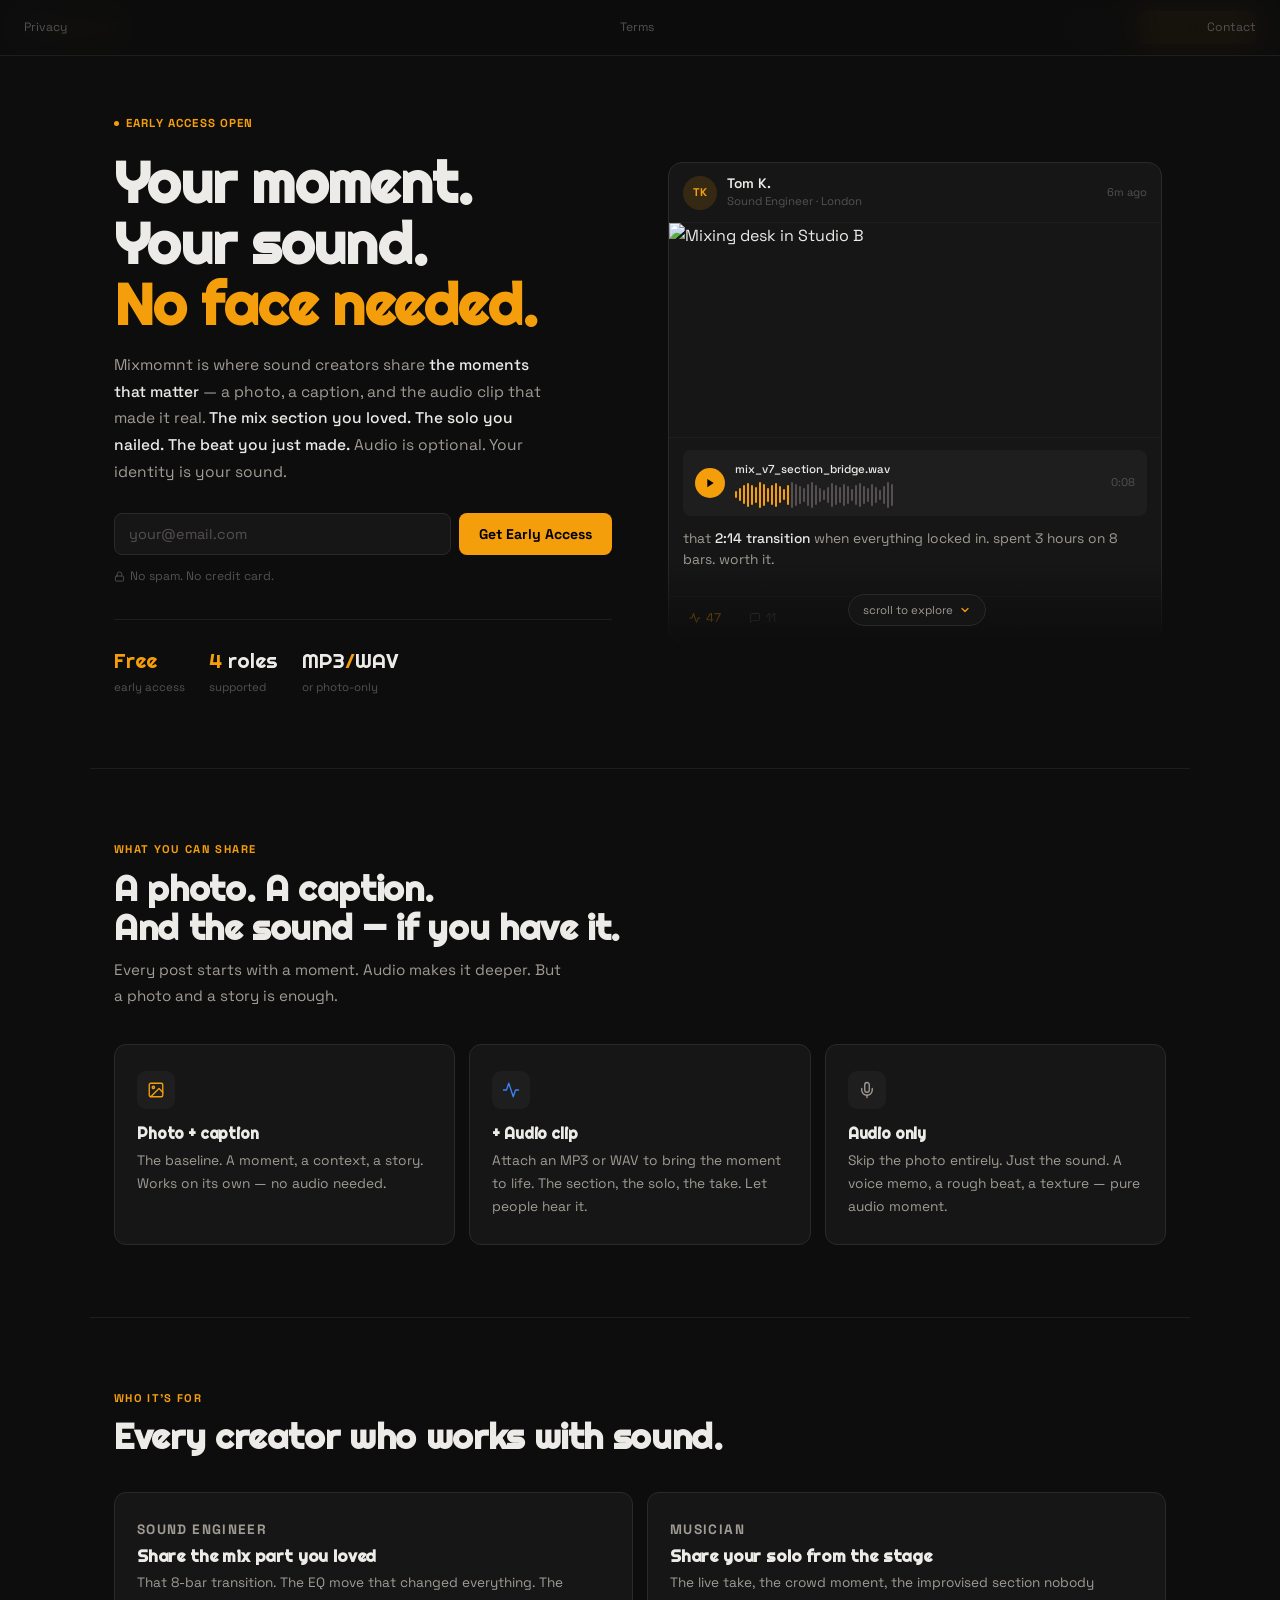
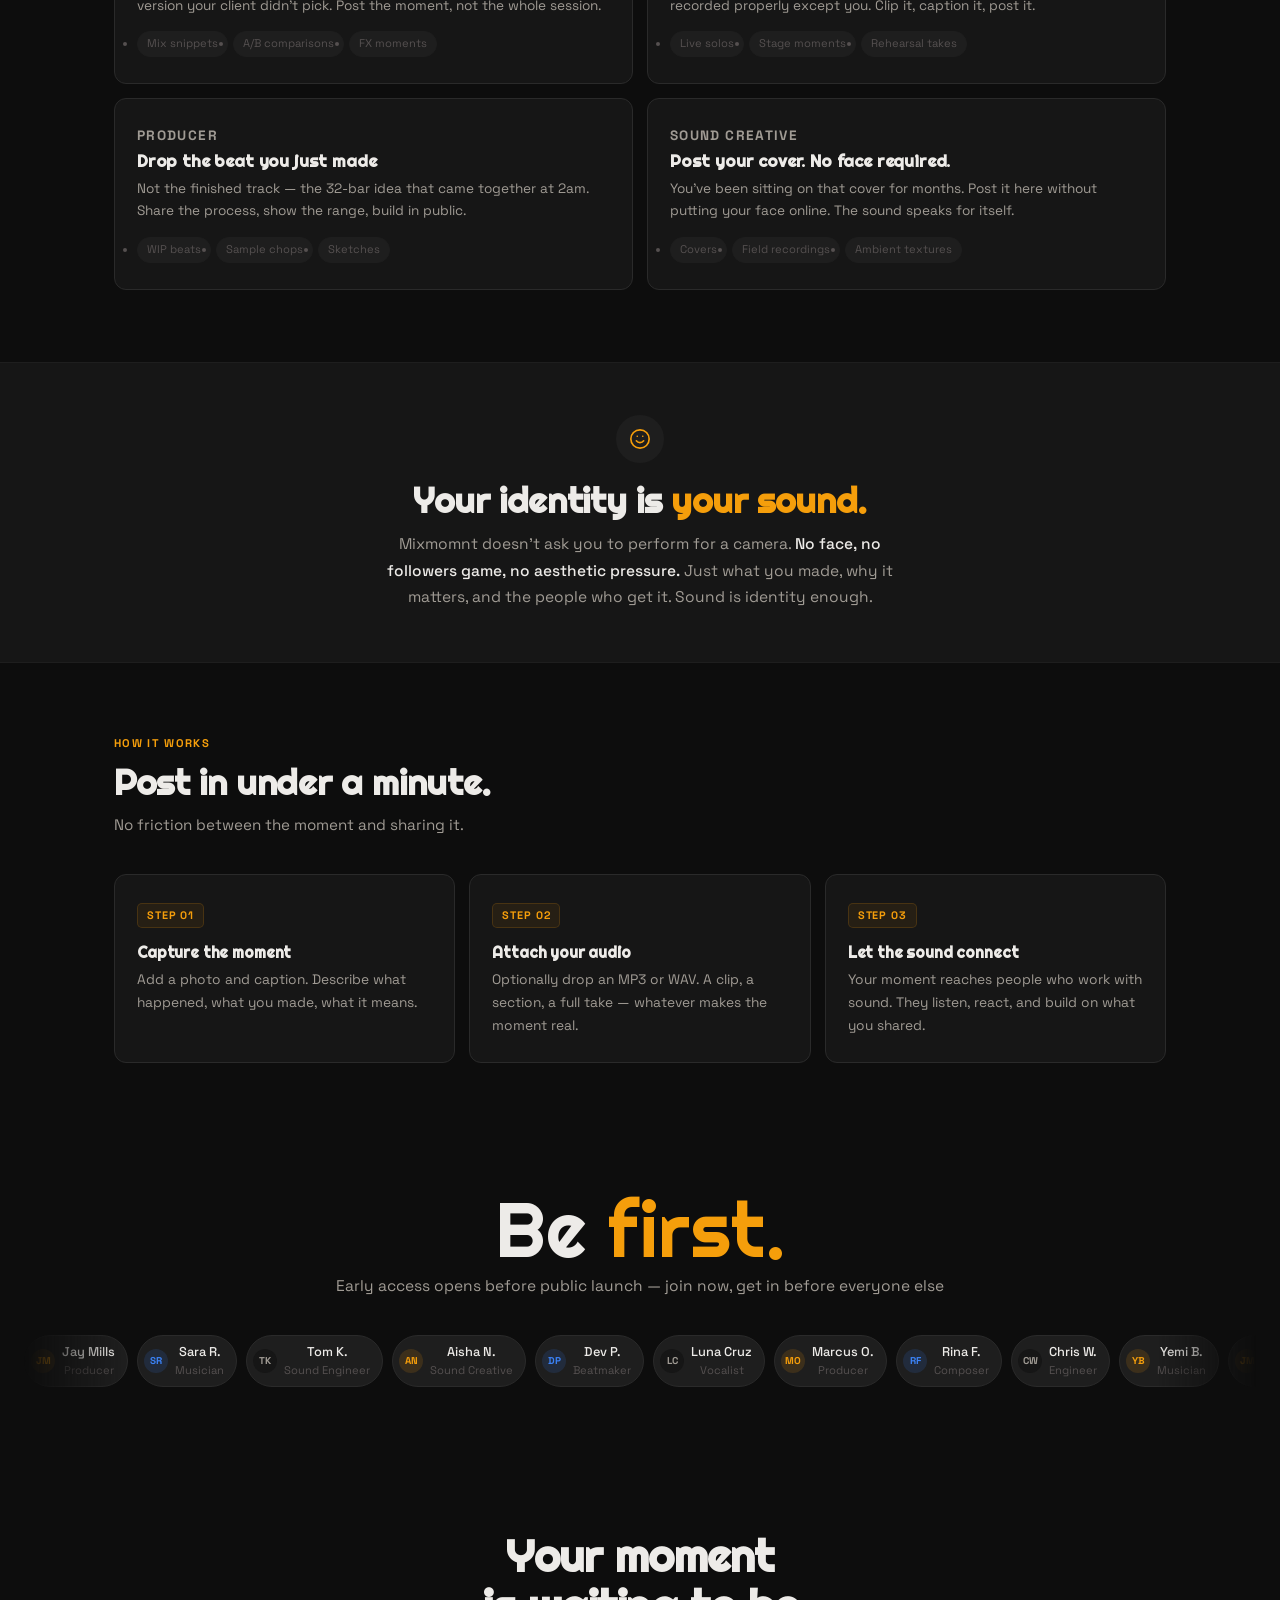
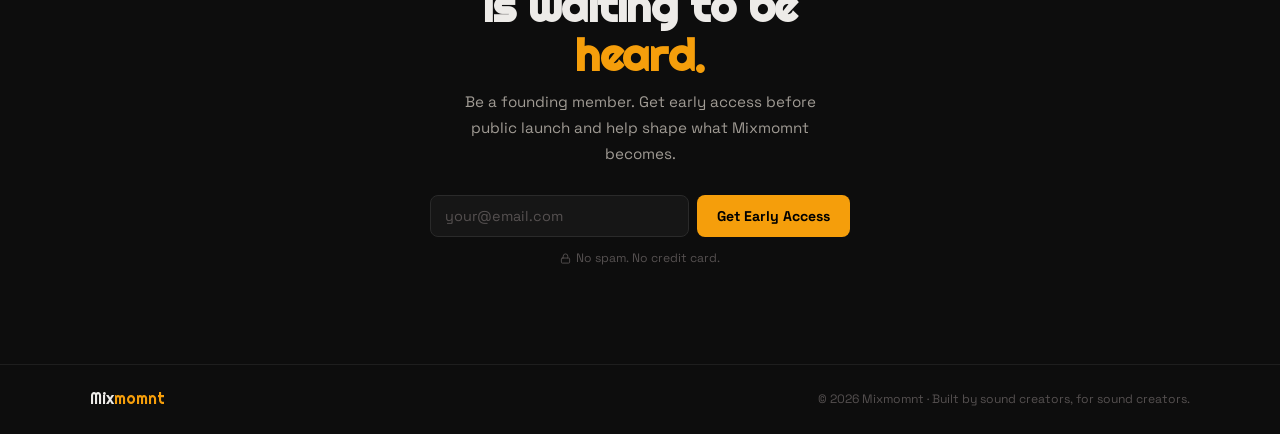
==== commit 6f418560: "feat(landing): redesign hero feed to show mixmomnt's differentiators - Replaced 4 generic IG-style c" ====
--- a/index.html
+++ b/index.html
@@ -72,7 +72,7 @@
       max-width: 1100px; margin: 0 auto;
       padding: 108px 24px 72px;
       display: grid; grid-template-columns: 1fr 1fr;
-      gap: 56px; align-items: start;
+      gap: 56px; align-items: center;
     }
     @media (max-width: 780px) {
       .hero-wrap { grid-template-columns: 1fr; gap: 40px; padding: 88px 20px 56px; }
@@ -134,10 +134,55 @@
     .stat-l { font-size: .72rem; color: var(--text-3); margin-top: 1px; }
 
     /* ── App post cards (hero right) ── */
-    .post-stack { display: flex; flex-direction: column; gap: 10px; }
+    .hero-right { position: relative; }
+    .hero-right::after {
+      content: ''; position: absolute; bottom: 0; left: 0; right: 0; height: 80px;
+      background: linear-gradient(transparent, var(--bg));
+      pointer-events: none; border-radius: 0 0 14px 14px;
+      transition: opacity 300ms;
+    }
+    .hero-right:hover::after { opacity: 0.4; }
+
+    .feed-hint {
+      position: absolute; bottom: 16px; left: 50%; transform: translateX(-50%);
+      display: flex; align-items: center; gap: 6px;
+      font-size: .72rem; color: var(--text-2);
+      background: rgba(22,22,22,.88); backdrop-filter: blur(10px);
+      border: 1px solid var(--border); border-radius: 100px;
+      padding: 6px 14px; z-index: 10; pointer-events: none;
+      white-space: nowrap;
+      transition: opacity 400ms ease;
+    }
+    .feed-hint.hide { opacity: 0; }
+    .feed-hint-arrow {
+      display: flex; align-items: center;
+      color: var(--amber);
+      animation: bounce-down 1.4s ease infinite;
+    }
+    @keyframes bounce-down {
+      0%, 100% { transform: translateY(0); }
+      55% { transform: translateY(4px); }
+    }
+
+    .post-stack {
+      display: flex; flex-direction: column; gap: 10px;
+      height: 480px;
+      overflow-y: auto;
+      padding-right: 4px;
+      scroll-snap-type: y proximity;
+      scrollbar-width: none;
+    }
+    .post-stack:hover {
+      scrollbar-width: thin;
+      scrollbar-color: var(--border) transparent;
+    }
+    .post-stack::-webkit-scrollbar { width: 3px; }
+    .post-stack::-webkit-scrollbar-track { background: transparent; }
+    .post-stack::-webkit-scrollbar-thumb { background: var(--border); border-radius: 3px; }
 
     .post-card {
       background: var(--surface); border: 1px solid var(--border); border-radius: 14px; overflow: hidden;
+      scroll-snap-align: start; flex-shrink: 0;
     }
     .post-header {
       display: flex; align-items: center; gap: 10px;
@@ -156,22 +201,13 @@
     .post-role { font-size: .72rem; color: var(--text-3); }
     .post-time { font-size: .7rem; color: var(--text-3); flex-shrink: 0; }
 
-    /* photo placeholder */
+    /* photo */
     .post-photo {
-      width: 100%; aspect-ratio: 16/7; object-fit: cover;
-      display: flex; align-items: center; justify-content: center;
-      font-size: .72rem; color: var(--text-3); letter-spacing: .06em;
-    }
-    .post-photo-bg1 { background: linear-gradient(135deg, #1a1510 0%, #2a1f0a 50%, #1a1510 100%); }
-    .post-photo-bg2 { background: linear-gradient(135deg, #0e1420 0%, #0f1e35 50%, #0e1420 100%); }
-    .post-photo-bg3 { background: linear-gradient(135deg, #111118 0%, #1a1a2a 50%, #111118 100%); }
-    .post-photo-label {
-      text-align: center; line-height: 1.6;
-      font-size: .72rem; color: var(--text-3); letter-spacing: .04em;
-    }
-    .post-photo-icon { margin-bottom: 6px; opacity: .3; }
-
-    .post-body { padding: 12px 14px 0; }
+      width: 100%; aspect-ratio: 16/7; object-fit: cover; display: block;
+      border-bottom: 1px solid var(--border-s);
+    }
+
+    .post-body { padding: 12px 14px 14px; }
     .post-caption { font-size: .86rem; color: var(--text-2); line-height: 1.55; margin-bottom: 12px; }
     .post-caption strong { color: var(--text); font-weight: 500; }
 
@@ -335,6 +371,65 @@
     .rd3 { transition-delay: 210ms; }
 
     @media (max-width: 480px) { .btn-ghost { display:none; } .form-row { flex-direction:column; } .btn-join { width:100%; } }
+
+    /* ── Craft metadata row ── */
+    .craft-meta {
+      display: flex; align-items: center; gap: 6px;
+      font-size: .67rem; color: var(--text-3);
+      padding-bottom: 10px; flex-wrap: wrap;
+    }
+    .cm-dot { color: var(--border); }
+
+    /* ── Craft comment thread ── */
+    .post-thread {
+      border-top: 1px solid var(--border-s);
+      padding: 8px 0 4px;
+      display: flex; flex-direction: column; gap: 5px;
+      margin-bottom: 6px;
+    }
+    .thread-comment {
+      font-size: .75rem; line-height: 1.45;
+      display: flex; gap: 6px; align-items: baseline;
+    }
+    .tc-user { color: var(--amber); font-weight: 600; white-space: nowrap; font-size: .69rem; }
+    .tc-text { color: var(--text-2); }
+
+    /* ── Waveform as hero visual (the differentiator) ── */
+    .hero-wf-wrap {
+      position: relative;
+      background: var(--elevated);
+      border-bottom: 1px solid var(--border-s);
+      padding: 18px 14px 12px;
+      display: flex; flex-direction: column; gap: 8px;
+    }
+    .hero-wf-bars {
+      display: flex; align-items: center; gap: 2px;
+      height: 62px; width: 100%;
+    }
+    .hwf-bar { flex: 1; border-radius: 2px; background: var(--border); min-width: 1.5px; }
+    .hwf-bar.p { background: var(--amber); }
+    .hero-play-btn {
+      position: absolute; top: 50%; left: 50%; transform: translate(-50%, -50%);
+      width: 42px; height: 42px; border-radius: 50%;
+      background: var(--amber); border: none;
+      cursor: pointer; display: flex; align-items: center; justify-content: center;
+      box-shadow: 0 0 0 8px rgba(245,158,11,.12);
+      transition: background 150ms, box-shadow 150ms;
+    }
+    .hero-play-btn:hover { background: var(--amber-h); box-shadow: 0 0 0 14px rgba(245,158,11,.16); }
+    .wf-timestamps {
+      display: flex; justify-content: space-between;
+      font-size: .64rem; color: var(--text-3); letter-spacing: .02em;
+    }
+
+    /* ── No-face badge ── */
+    .anon-badge {
+      display: inline-flex; align-items: center; gap: 6px;
+      font-size: .68rem; color: var(--text-3);
+      background: rgba(245,158,11,.04); border: 1px solid rgba(245,158,11,.14);
+      border-radius: 100px; padding: 3px 10px; margin-bottom: 10px;
+    }
+    .anon-dot { width: 5px; height: 5px; border-radius: 50%; background: var(--amber); flex-shrink: 0; }
   </style>
 </head>
 <body>
@@ -376,17 +471,23 @@
     </div>
 
     <div class="hero-stats">
-      <div><div class="stat-n">2,<em>400</em>+</div><div class="stat-l">on waitlist</div></div>
+      <div><div class="stat-n"><em>Free</em></div><div class="stat-l">early access</div></div>
       <div><div class="stat-n"><em>4</em> roles</div><div class="stat-l">supported</div></div>
       <div><div class="stat-n">MP3<em>/</em>WAV</div><div class="stat-l">or photo-only</div></div>
     </div>
   </div>
 
-  <!-- App preview: 3 different post types -->
+  <!-- App preview -->
   <div class="hero-right" aria-label="App UI preview" role="img">
-    <div class="post-stack">
-
-      <!-- Post 1: Engineer sharing mix moment — photo + audio -->
+    <div class="feed-hint" id="feedHint" aria-hidden="true">
+      scroll to explore
+      <span class="feed-hint-arrow">
+        <svg width="12" height="12" viewBox="0 0 24 24" fill="none" stroke="currentColor" stroke-width="2.5" stroke-linecap="round" stroke-linejoin="round"><polyline points="6 9 12 15 18 9"/></svg>
+      </span>
+    </div>
+    <div class="post-stack" id="postStack">
+
+      <!-- Card 1: Photo + waveform + caption -->
       <div class="post-card">
         <div class="post-header">
           <div class="avi avi-am" aria-hidden="true">TK</div>
@@ -396,16 +497,8 @@
           </div>
           <span class="post-time">6m ago</span>
         </div>
-        <div class="post-photo post-photo-bg1">
-          <div class="post-photo-label">
-            <div class="post-photo-icon" aria-hidden="true">
-              <svg width="22" height="22" viewBox="0 0 24 24" fill="none" stroke="currentColor" stroke-width="1.5" stroke-linecap="round" stroke-linejoin="round"><rect x="3" y="3" width="18" height="18" rx="2"/><circle cx="8.5" cy="8.5" r="1.5"/><polyline points="21 15 16 10 5 21"/></svg>
-            </div>
-            mixing desk · studio b
-          </div>
-        </div>
+        <img class="post-photo" src="https://picsum.photos/seed/mixdesk/800/280" alt="Mixing desk in Studio B" loading="lazy" />
         <div class="post-body">
-          <p class="post-caption">that <strong>2:14 transition</strong> when everything locked in. spent 3 hours on that 8 bars. worth it.</p>
           <div class="mini-player">
             <button class="play-btn" aria-label="Play clip" onclick="togglePlay(this)">
               <svg width="11" height="12" viewBox="0 0 24 24" fill="#000" aria-hidden="true"><polygon points="5 3 19 12 5 21 5 3"/></svg>
@@ -416,11 +509,7 @@
             </div>
             <span class="player-dur">0:08</span>
           </div>
-        </div>
-        <div class="post-tags">
-          <span class="ptag ptag-am">#mixmoment</span>
-          <span class="ptag">#transition</span>
-          <span class="ptag">#engineer</span>
+          <p class="post-caption">that <strong>2:14 transition</strong> when everything locked in. spent 3 hours on 8 bars. worth it.</p>
         </div>
         <div class="post-actions">
           <button class="pact on" aria-label="47 plays">
@@ -432,7 +521,7 @@
         </div>
       </div>
 
-      <!-- Post 2: Musician — stage photo, solo audio -->
+      <!-- Card 2: Waveform only + caption — the differentiator -->
       <div class="post-card">
         <div class="post-header">
           <div class="avi avi-bl" aria-hidden="true">LR</div>
@@ -442,31 +531,15 @@
           </div>
           <span class="post-time">24m ago</span>
         </div>
-        <div class="post-photo post-photo-bg2">
-          <div class="post-photo-label">
-            <div class="post-photo-icon" aria-hidden="true">
-              <svg width="22" height="22" viewBox="0 0 24 24" fill="none" stroke="currentColor" stroke-width="1.5" stroke-linecap="round" stroke-linejoin="round"><rect x="3" y="3" width="18" height="18" rx="2"/><circle cx="8.5" cy="8.5" r="1.5"/><polyline points="21 15 16 10 5 21"/></svg>
-            </div>
-            stage · saturday night
-          </div>
+        <div class="hero-wf-wrap">
+          <div class="hero-wf-bars" id="hwf2"></div>
+          <button class="hero-play-btn" aria-label="Play solo" onclick="toggleHeroPlay(this)">
+            <svg width="13" height="15" viewBox="0 0 24 24" fill="#000" aria-hidden="true"><polygon points="5 3 19 12 5 21 5 3"/></svg>
+          </button>
+          <div class="wf-timestamps"><span>0:00</span><span>0:24</span></div>
         </div>
         <div class="post-body">
           <p class="post-caption">my <strong>solo from the second set</strong> last night. the crowd went quiet right here. this is the take.</p>
-          <div class="mini-player">
-            <button class="play-btn" aria-label="Play solo" onclick="togglePlay(this)">
-              <svg width="11" height="12" viewBox="0 0 24 24" fill="#000" aria-hidden="true"><polygon points="5 3 19 12 5 21 5 3"/></svg>
-            </button>
-            <div class="player-info">
-              <div class="player-file">solo_set2_live.mp3</div>
-              <div class="mini-wf" id="wf2"></div>
-            </div>
-            <span class="player-dur">0:24</span>
-          </div>
-        </div>
-        <div class="post-tags">
-          <span class="ptag ptag-am">#livemoment</span>
-          <span class="ptag">#guitar</span>
-          <span class="ptag">#solo</span>
         </div>
         <div class="post-actions">
           <button class="pact on" aria-label="83 plays">
@@ -478,7 +551,7 @@
         </div>
       </div>
 
-      <!-- Post 3: Producer — photo only, no audio, cover -->
+      <!-- Card 3: Just a photo + caption — no audio needed -->
       <div class="post-card">
         <div class="post-header">
           <div class="avi avi-wh" aria-hidden="true">AN</div>
@@ -486,32 +559,18 @@
             <div class="post-name">A. Nkosi</div>
             <div class="post-role">Producer · Johannesburg</div>
           </div>
-          <span class="post-time">1h ago</span>
-        </div>
-        <div class="post-body" style="padding-top:14px;">
-          <p class="post-caption">been sitting on this cover for 6 months. finally posting it. <strong>no face, just the music.</strong> that's what this place is for.</p>
-          <div class="mini-player">
-            <button class="play-btn" aria-label="Play cover" onclick="togglePlay(this)">
-              <svg width="11" height="12" viewBox="0 0 24 24" fill="#000" aria-hidden="true"><polygon points="5 3 19 12 5 21 5 3"/></svg>
-            </button>
-            <div class="player-info">
-              <div class="player-file">cover_redbone_acoustic.mp3</div>
-              <div class="mini-wf" id="wf3"></div>
-            </div>
-            <span class="player-dur">1:12</span>
-          </div>
-        </div>
-        <div class="post-tags">
-          <span class="ptag ptag-am">#cover</span>
-          <span class="ptag">#noface</span>
-          <span class="ptag">#acoustic</span>
+          <span class="post-time">3h ago</span>
+        </div>
+        <img class="post-photo" src="https://picsum.photos/seed/studio-dark/800/280" alt="Late night session" loading="lazy" />
+        <div class="post-body">
+          <p class="post-caption">3am and the session is still going. <strong>some nights you don't need to share the sound.</strong> just the feeling.</p>
         </div>
         <div class="post-actions">
-          <button class="pact on" aria-label="124 plays">
-            <svg width="12" height="12" viewBox="0 0 24 24" fill="none" stroke="currentColor" stroke-width="2" stroke-linecap="round" stroke-linejoin="round" aria-hidden="true"><path d="M22 12h-4l-3 9L9 3l-3 9H2"/></svg> 124
+          <button class="pact on" aria-label="62 plays">
+            <svg width="12" height="12" viewBox="0 0 24 24" fill="none" stroke="currentColor" stroke-width="2" stroke-linecap="round" stroke-linejoin="round" aria-hidden="true"><path d="M22 12h-4l-3 9L9 3l-3 9H2"/></svg> 62
           </button>
-          <button class="pact" aria-label="31 comments">
-            <svg width="12" height="12" viewBox="0 0 24 24" fill="none" stroke="currentColor" stroke-width="2" stroke-linecap="round" stroke-linejoin="round" aria-hidden="true"><path d="M21 15a2 2 0 0 1-2 2H7l-4 4V5a2 2 0 0 1 2-2h14a2 2 0 0 1 2 2z"/></svg> 31
+          <button class="pact" aria-label="14 comments">
+            <svg width="12" height="12" viewBox="0 0 24 24" fill="none" stroke="currentColor" stroke-width="2" stroke-linecap="round" stroke-linejoin="round" aria-hidden="true"><path d="M21 15a2 2 0 0 1-2 2H7l-4 4V5a2 2 0 0 1 2-2h14a2 2 0 0 1 2 2z"/></svg> 14
           </button>
         </div>
       </div>
@@ -647,9 +706,9 @@
 </section>
 
 <!-- ── Proof ── -->
-<div class="proof-section" role="region" aria-label="Waitlist count">
-  <p class="proof-num">2,<em>400</em>+</p>
-  <p class="proof-lbl">sound creators already on the waitlist</p>
+<div class="proof-section" role="region" aria-label="Early access">
+  <p class="proof-num">Be <em>first.</em></p>
+  <p class="proof-lbl">Early access opens before public launch — join now, get in before everyone else</p>
   <div class="ticker-wrap" aria-hidden="true">
     <div class="ticker-track" id="ticker"></div>
   </div>
@@ -659,7 +718,7 @@
 <div class="cta-sec" role="region" aria-label="Join waitlist">
   <div class="cta-form-wrap rev">
     <h2 class="cta-title">Your moment<br/>is waiting to be <em>heard.</em></h2>
-    <p class="cta-body">Join thousands of sound creators getting early access to Mixmomnt.</p>
+    <p class="cta-body">Be a founding member. Get early access before public launch and help shape what Mixmomnt becomes.</p>
 
     <div class="form-wrap" id="ctaWrap">
       <div class="form-row">
@@ -682,7 +741,7 @@
 <footer>
   <div class="ft">
     <span class="ft-logo">Mix<em>momnt</em></span>
-    <p class="ft-copy">© 2025 Mixmomnt. All rights reserved.</p>
+    <p class="ft-copy">© 2026 Mixmomnt · Built by sound creators, for sound creators.</p>
     <nav class="ft-links" aria-label="Footer links">
       <a href="#">Privacy</a>
       <a href="#">Terms</a>
@@ -708,11 +767,35 @@
     el.appendChild(f);
   }
   buildWf('wf1', 0.35);
-  buildWf('wf2', 0);
-  buildWf('wf3', 0);
+
+  /* hero waveform (bigger, more bars) */
+  function buildHeroWf(id, playedPct) {
+    const el = document.getElementById(id);
+    if (!el) return;
+    const hs = [22,36,50,34,58,44,30,56,42,28,52,60,46,38,62,40,24,54,58,44,32,60,48,36,62,46,40,56,42,26,54,60,44,38,56,40,22,52,62,46,30,58,50,36,60,44,38,54,42,26,56,62,46,38,58,40,22,50,60,46,34,56,48,38];
+    const played = Math.floor(hs.length * playedPct);
+    const f = document.createDocumentFragment();
+    hs.forEach((h, i) => {
+      const b = document.createElement('div');
+      b.className = 'hwf-bar' + (i < played ? ' p' : '');
+      b.style.height = h + 'px';
+      f.appendChild(b);
+    });
+    el.appendChild(f);
+  }
+  buildHeroWf('hwf2', 0);
 
   /* toggle play button */
   function togglePlay(btn) {
+    const svg = btn.querySelector('svg');
+    const playing = btn.dataset.p === '1';
+    svg.innerHTML = playing
+      ? '<polygon points="5 3 19 12 5 21 5 3"/>'
+      : '<rect x="6" y="4" width="4" height="16"/><rect x="14" y="4" width="4" height="16"/>';
+    btn.dataset.p = playing ? '0' : '1';
+  }
+
+  function toggleHeroPlay(btn) {
     const svg = btn.querySelector('svg');
     const playing = btn.dataset.p === '1';
     svg.innerHTML = playing
@@ -773,6 +856,17 @@
   document.getElementById('hero-email').addEventListener('keydown', e=>{ if(e.key==='Enter') handleSubmit('hero'); });
   document.getElementById('cta-email').addEventListener('keydown',  e=>{ if(e.key==='Enter') handleSubmit('cta');  });
 
+  /* hide feed hint on first scroll */
+  (function(){
+    const stack = document.getElementById('postStack');
+    const hint  = document.getElementById('feedHint');
+    if (!stack || !hint) return;
+    stack.addEventListener('scroll', function onScroll() {
+      hint.classList.add('hide');
+      stack.removeEventListener('scroll', onScroll);
+    }, { passive: true });
+  })();
+
   /* reveal */
   (function(){
     const els = document.querySelectorAll('.rev');
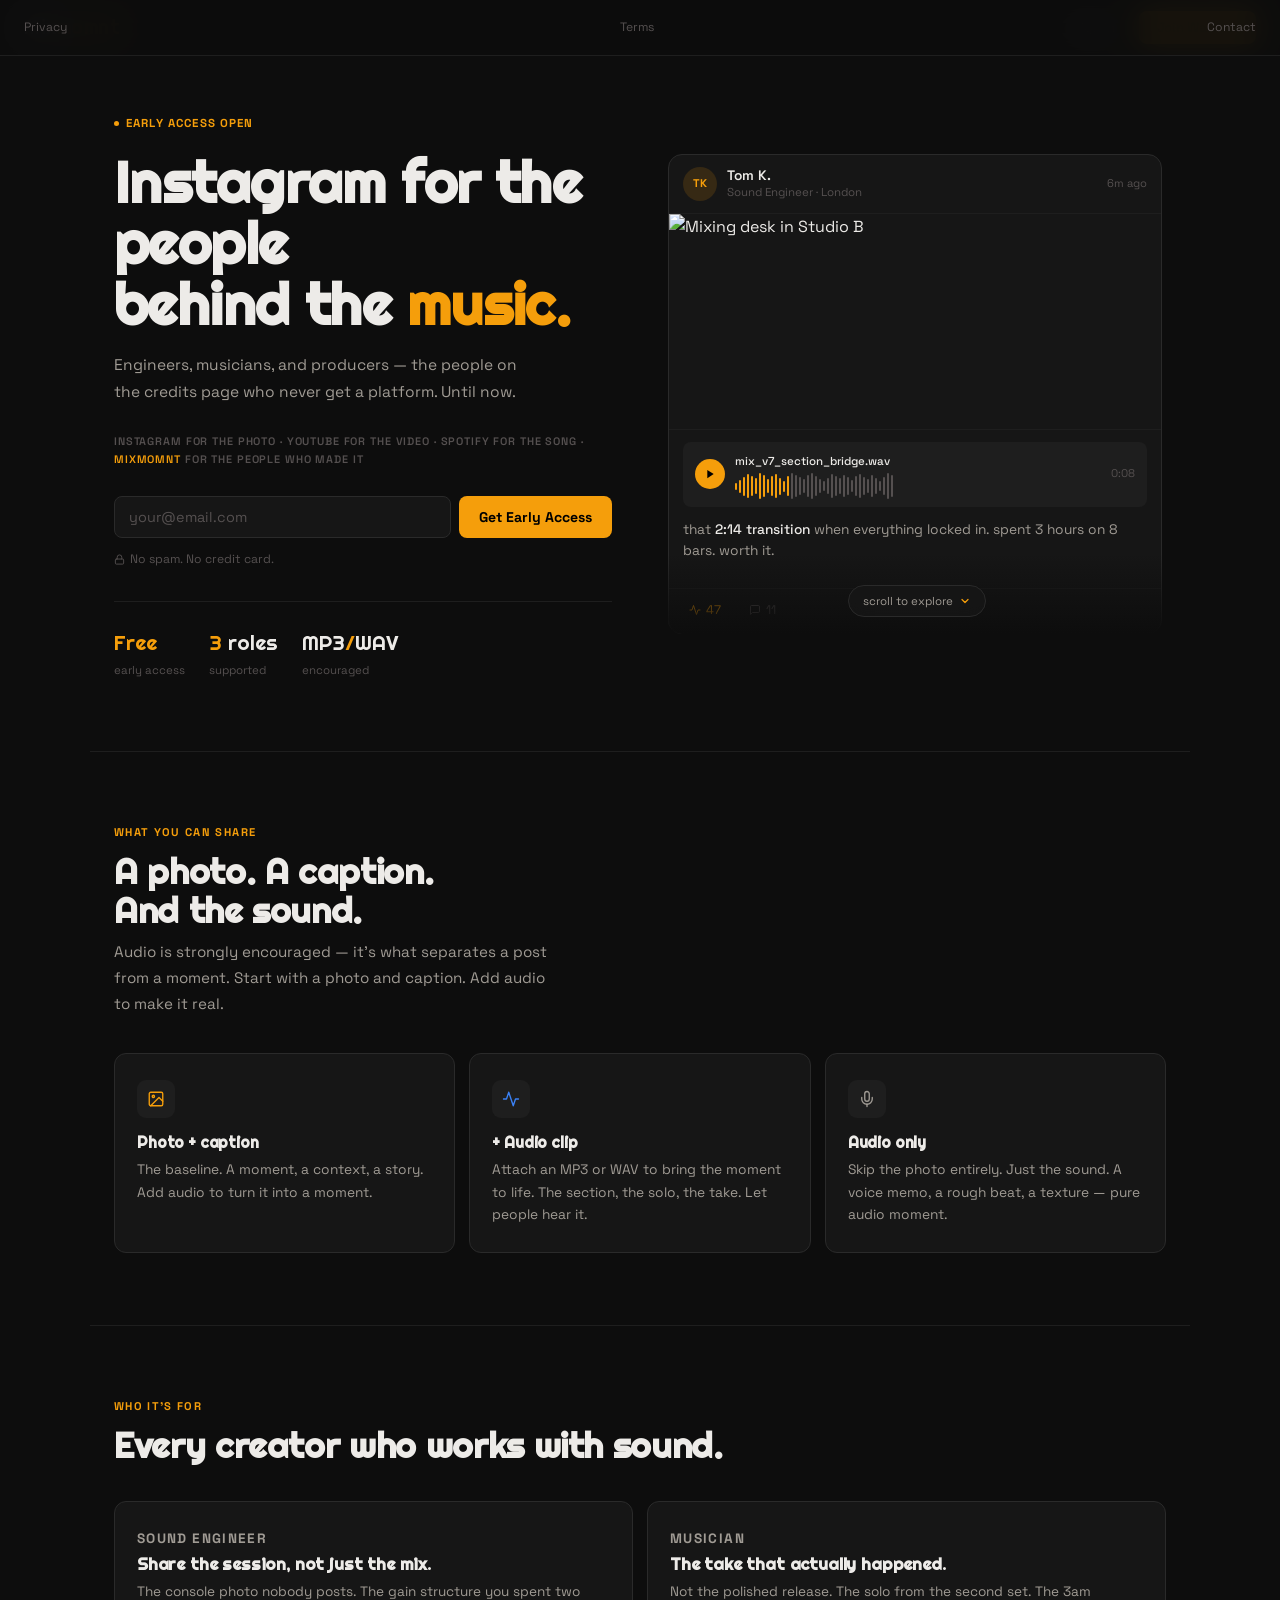
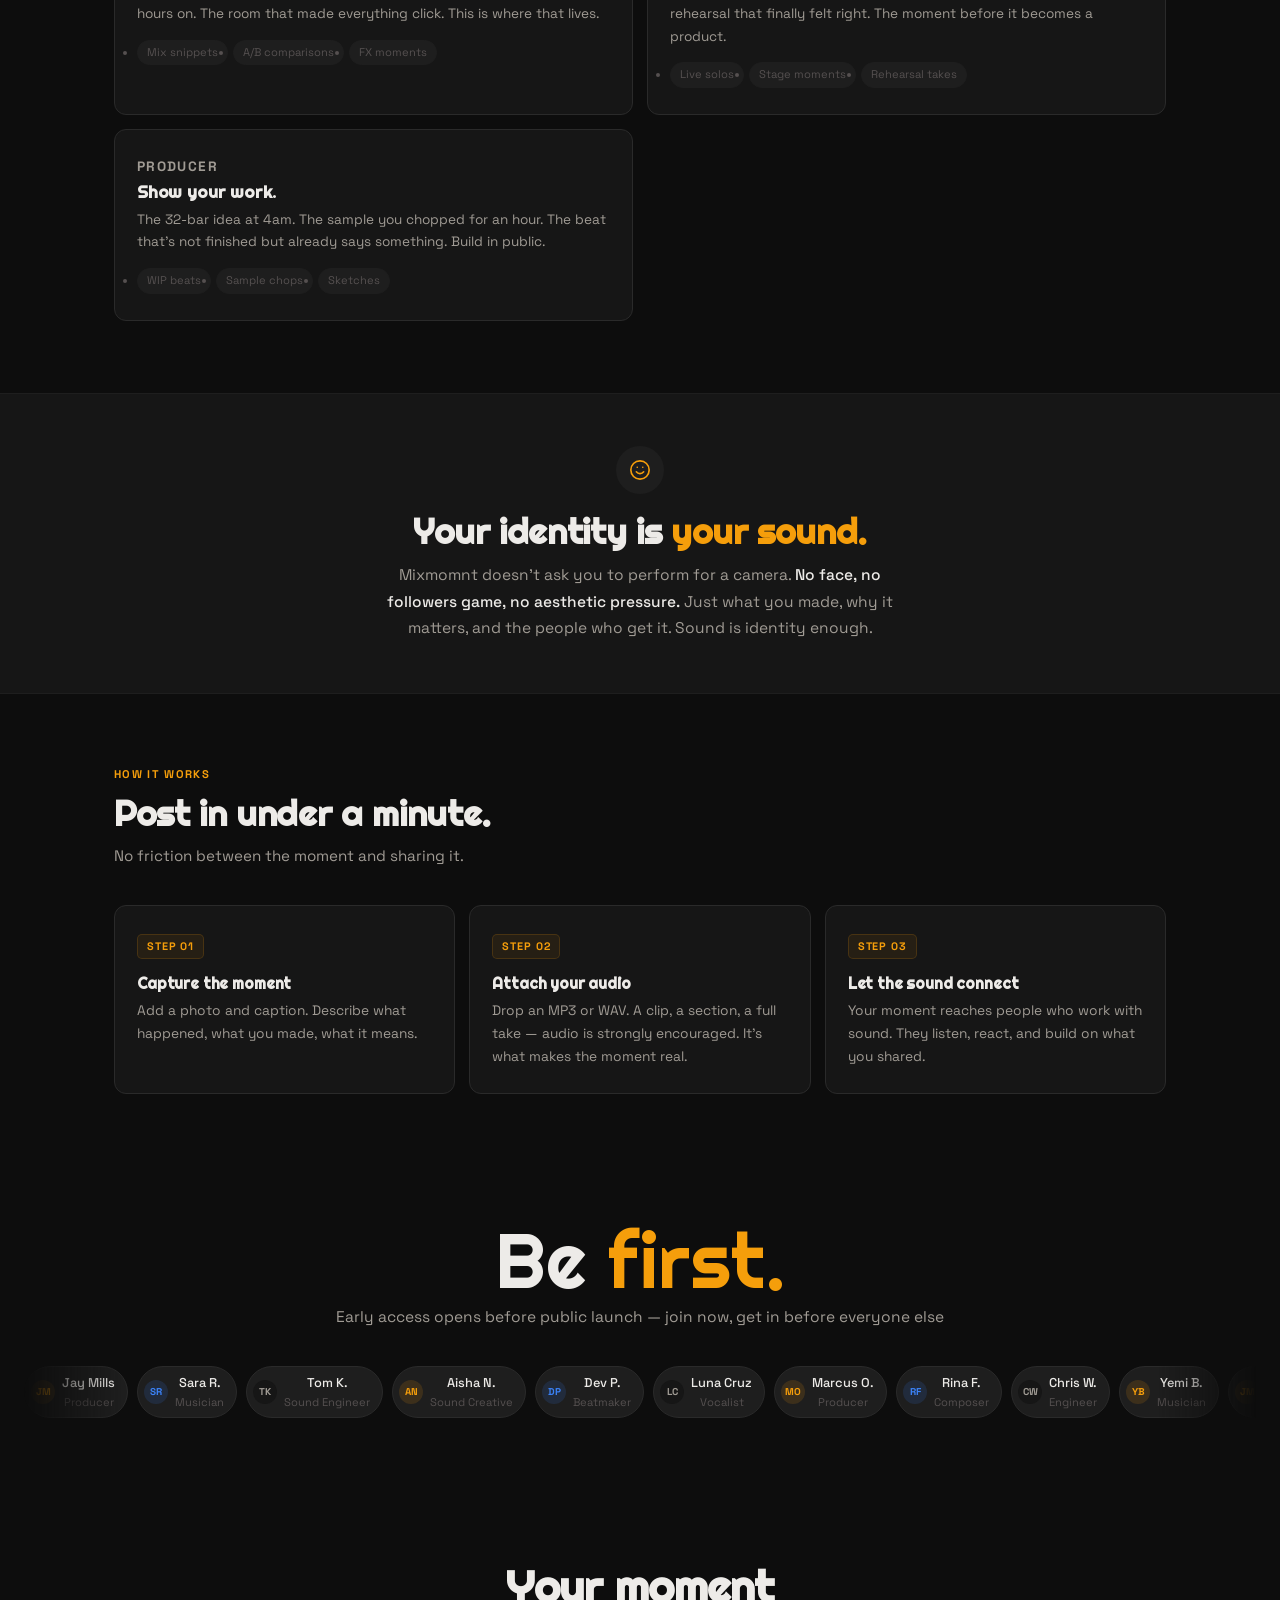
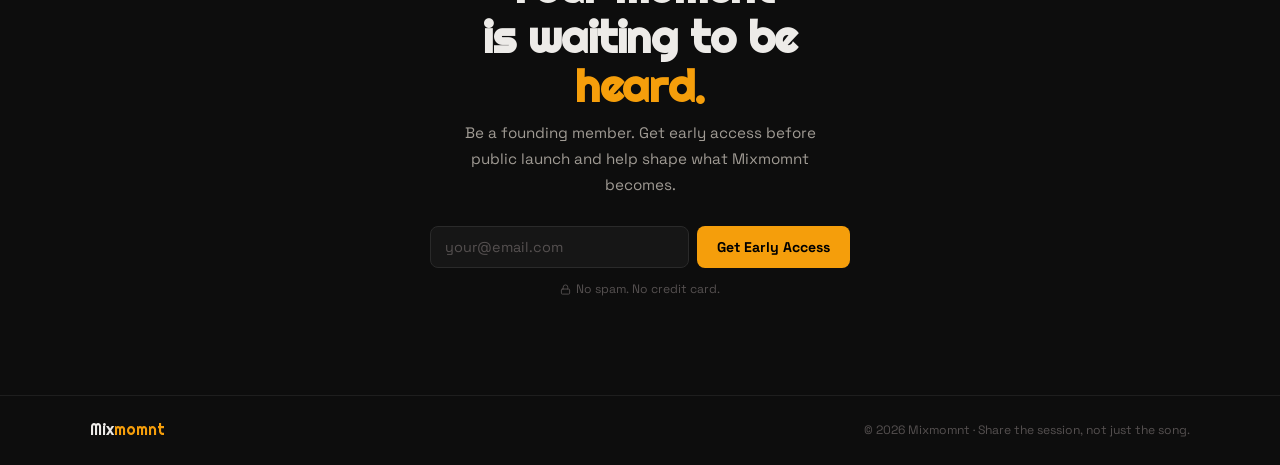
==== commit 239208c5: "feat: update landing page copy and messaging - New hero tagline: "Instagram for the people behind th" ====
--- a/index.html
+++ b/index.html
@@ -3,8 +3,21 @@
 <head>
   <meta charset="UTF-8" />
   <meta name="viewport" content="width=device-width, initial-scale=1.0" />
-  <title>Mixmomnt — Share Your Sound Moments</title>
-  <meta name="description" content="A social platform for musicians, producers, engineers and sound creatives to share audio moments — a photo, a caption, and the sound. No face required." />
+  <title>Mixmomnt — For the people behind the music.</title>
+  <meta name="description" content="A platform for sound engineers, musicians, and producers to share the sessions, moments, and craft behind the music." />
+  <link rel="icon" type="image/svg+xml" href="/favicon.svg" />
+
+  <!-- Open Graph / Social sharing -->
+  <meta property="og:type"        content="website" />
+  <meta property="og:url"         content="https://mixmomnt.com/" />
+  <meta property="og:title"       content="Mixmomnt — For the people behind the music." />
+  <meta property="og:description" content="A platform for sound engineers, musicians, and producers to share the sessions, moments, and craft behind the music." />
+  <meta property="og:image"       content="https://mixmomnt.com/og-image.svg" />
+  <meta name="twitter:card"       content="summary_large_image" />
+  <meta name="twitter:title"      content="Mixmomnt — For the people behind the music." />
+  <meta name="twitter:description" content="A platform for sound engineers, musicians, and producers to share the sessions, moments, and craft behind the music." />
+  <meta name="twitter:image"      content="https://mixmomnt.com/og-image.svg" />
+
   <link rel="preconnect" href="https://fonts.googleapis.com" />
   <link rel="preconnect" href="https://fonts.gstatic.com" crossorigin />
   <link href="https://fonts.googleapis.com/css2?family=Space+Grotesk:wght@300;400;500;600;700&family=Righteous&display=swap" rel="stylesheet" />
@@ -363,6 +376,14 @@
     .ft-links a { font-size: .76rem; color: var(--text-3); transition: color 150ms; }
     .ft-links a:hover { color: var(--text-2); }
 
+    /* ── Platform comparison line ── */
+    .platform-compare {
+      font-family: 'Space Grotesk', monospace; font-size: .68rem; font-weight: 600;
+      letter-spacing: .08em; text-transform: uppercase;
+      color: var(--text-3); line-height: 1.6; margin-bottom: 28px;
+    }
+    .platform-compare em { color: var(--amber); font-style: normal; }
+
     /* ── Reveal ── */
     .rev { opacity:0; transform:translateY(14px); transition: opacity 480ms ease, transform 480ms ease; }
     .rev.in { opacity:1; transform:translateY(0); }
@@ -446,13 +467,9 @@
 <div class="hero-wrap">
   <div class="hero-left">
     <div class="hero-eyebrow"><span class="eyebrow-dot" aria-hidden="true"></span>Early access open</div>
-    <h1 class="hero-title">Your moment.<br/>Your sound.<br/><em>No face needed.</em></h1>
-    <p class="hero-body">
-      Mixmomnt is where sound creators share <strong>the moments that matter</strong> —
-      a photo, a caption, and the audio clip that made it real.
-      <strong>The mix section you loved. The solo you nailed. The beat you just made.</strong>
-      Audio is optional. Your identity is your sound.
-    </p>
+    <h1 class="hero-title">Instagram for the people<br/>behind the <em>music.</em></h1>
+    <p class="hero-body">Engineers, musicians, and producers — the people on the credits page who never get a platform. Until now.</p>
+    <p class="platform-compare">Instagram for the photo · YouTube for the video · Spotify for the song · <em>Mixmomnt</em> for the people who made it</p>
 
     <div class="form-wrap" id="heroWrap">
       <div class="form-row">
@@ -472,8 +489,8 @@
 
     <div class="hero-stats">
       <div><div class="stat-n"><em>Free</em></div><div class="stat-l">early access</div></div>
-      <div><div class="stat-n"><em>4</em> roles</div><div class="stat-l">supported</div></div>
-      <div><div class="stat-n">MP3<em>/</em>WAV</div><div class="stat-l">or photo-only</div></div>
+      <div><div class="stat-n"><em>3</em> roles</div><div class="stat-l">supported</div></div>
+      <div><div class="stat-n">MP3<em>/</em>WAV</div><div class="stat-l">encouraged</div></div>
     </div>
   </div>
 
@@ -586,8 +603,8 @@
   <div class="container">
     <div class="rev" style="margin-bottom:36px;">
       <span class="sec-eye">What You Can Share</span>
-      <h2 class="sec-title">A photo. A caption.<br/>And the sound — if you have it.</h2>
-      <p class="sec-body">Every post starts with a moment. Audio makes it deeper. But a photo and a story is enough.</p>
+      <h2 class="sec-title">A photo. A caption.<br/>And the sound.</h2>
+      <p class="sec-body">Audio is strongly encouraged — it's what separates a post from a moment. Start with a photo and caption. Add audio to make it real.</p>
     </div>
     <div class="grid3">
       <div class="feat-card rev rd1">
@@ -595,7 +612,7 @@
           <svg width="18" height="18" viewBox="0 0 24 24" fill="none" stroke="#f59e0b" stroke-width="1.8" stroke-linecap="round" stroke-linejoin="round"><rect x="3" y="3" width="18" height="18" rx="2"/><circle cx="8.5" cy="8.5" r="1.5"/><polyline points="21 15 16 10 5 21"/></svg>
         </div>
         <h3>Photo + caption</h3>
-        <p>The baseline. A moment, a context, a story. Works on its own — no audio needed.</p>
+        <p>The baseline. A moment, a context, a story. Add audio to turn it into a moment.</p>
       </div>
       <div class="feat-card rev rd2">
         <div class="feat-icon" aria-hidden="true">
@@ -627,34 +644,26 @@
     <div class="grid2">
       <div class="who-card rev rd1">
         <p class="who-role-lbl">Sound Engineer</p>
-        <h3>Share the mix part you loved</h3>
-        <p>That 8-bar transition. The EQ move that changed everything. The version your client didn't pick. Post the moment, not the whole session.</p>
+        <h3>Share the session, not just the mix.</h3>
+        <p>The console photo nobody posts. The gain structure you spent two hours on. The room that made everything click. This is where that lives.</p>
         <ul class="tags-row" aria-label="Examples">
           <li class="tg">Mix snippets</li><li class="tg">A/B comparisons</li><li class="tg">FX moments</li>
         </ul>
       </div>
       <div class="who-card rev rd2">
         <p class="who-role-lbl">Musician</p>
-        <h3>Share your solo from the stage</h3>
-        <p>The live take, the crowd moment, the improvised section nobody recorded properly except you. Clip it, caption it, post it.</p>
+        <h3>The take that actually happened.</h3>
+        <p>Not the polished release. The solo from the second set. The 3am rehearsal that finally felt right. The moment before it becomes a product.</p>
         <ul class="tags-row" aria-label="Examples">
           <li class="tg">Live solos</li><li class="tg">Stage moments</li><li class="tg">Rehearsal takes</li>
         </ul>
       </div>
       <div class="who-card rev rd1">
         <p class="who-role-lbl">Producer</p>
-        <h3>Drop the beat you just made</h3>
-        <p>Not the finished track — the 32-bar idea that came together at 2am. Share the process, show the range, build in public.</p>
+        <h3>Show your work.</h3>
+        <p>The 32-bar idea at 4am. The sample you chopped for an hour. The beat that's not finished but already says something. Build in public.</p>
         <ul class="tags-row" aria-label="Examples">
           <li class="tg">WIP beats</li><li class="tg">Sample chops</li><li class="tg">Sketches</li>
-        </ul>
-      </div>
-      <div class="who-card rev rd2">
-        <p class="who-role-lbl">Sound Creative</p>
-        <h3>Post your cover. No face required.</h3>
-        <p>You've been sitting on that cover for months. Post it here without putting your face online. The sound speaks for itself.</p>
-        <ul class="tags-row" aria-label="Examples">
-          <li class="tg">Covers</li><li class="tg">Field recordings</li><li class="tg">Ambient textures</li>
         </ul>
       </div>
     </div>
@@ -694,7 +703,7 @@
       <div class="step-card rev rd2">
         <span class="step-pill">Step 02</span>
         <h3>Attach your audio</h3>
-        <p>Optionally drop an MP3 or WAV. A clip, a section, a full take — whatever makes the moment real.</p>
+        <p>Drop an MP3 or WAV. A clip, a section, a full take — audio is strongly encouraged. It's what makes the moment real.</p>
       </div>
       <div class="step-card rev rd3">
         <span class="step-pill">Step 03</span>
@@ -741,7 +750,7 @@
 <footer>
   <div class="ft">
     <span class="ft-logo">Mix<em>momnt</em></span>
-    <p class="ft-copy">© 2026 Mixmomnt · Built by sound creators, for sound creators.</p>
+    <p class="ft-copy">© 2026 Mixmomnt · Share the session, not just the song.</p>
     <nav class="ft-links" aria-label="Footer links">
       <a href="#">Privacy</a>
       <a href="#">Terms</a>
@@ -847,10 +856,24 @@
       return;
     }
     btn.disabled = true; btn.textContent = 'Joining…';
-    setTimeout(()=>{
-      document.getElementById(wId).classList.add('hide');
-      document.getElementById(sId).classList.add('show');
-    }, 700);
+    fetch('https://formspree.io/f/xykneroe', {
+      method: 'POST',
+      headers: { 'Accept': 'application/json', 'Content-Type': 'application/json' },
+      body: JSON.stringify({ email: inp.value })
+    })
+    .then(r => {
+      if (r.ok) {
+        document.getElementById(wId).classList.add('hide');
+        document.getElementById(sId).classList.add('show');
+      } else {
+        btn.disabled = false; btn.textContent = 'Get Early Access';
+        inp.style.borderColor = 'rgba(239,68,68,.55)';
+        setTimeout(()=>{ inp.style.borderColor=''; }, 2000);
+      }
+    })
+    .catch(()=>{
+      btn.disabled = false; btn.textContent = 'Get Early Access';
+    });
   }
 
   document.getElementById('hero-email').addEventListener('keydown', e=>{ if(e.key==='Enter') handleSubmit('hero'); });
